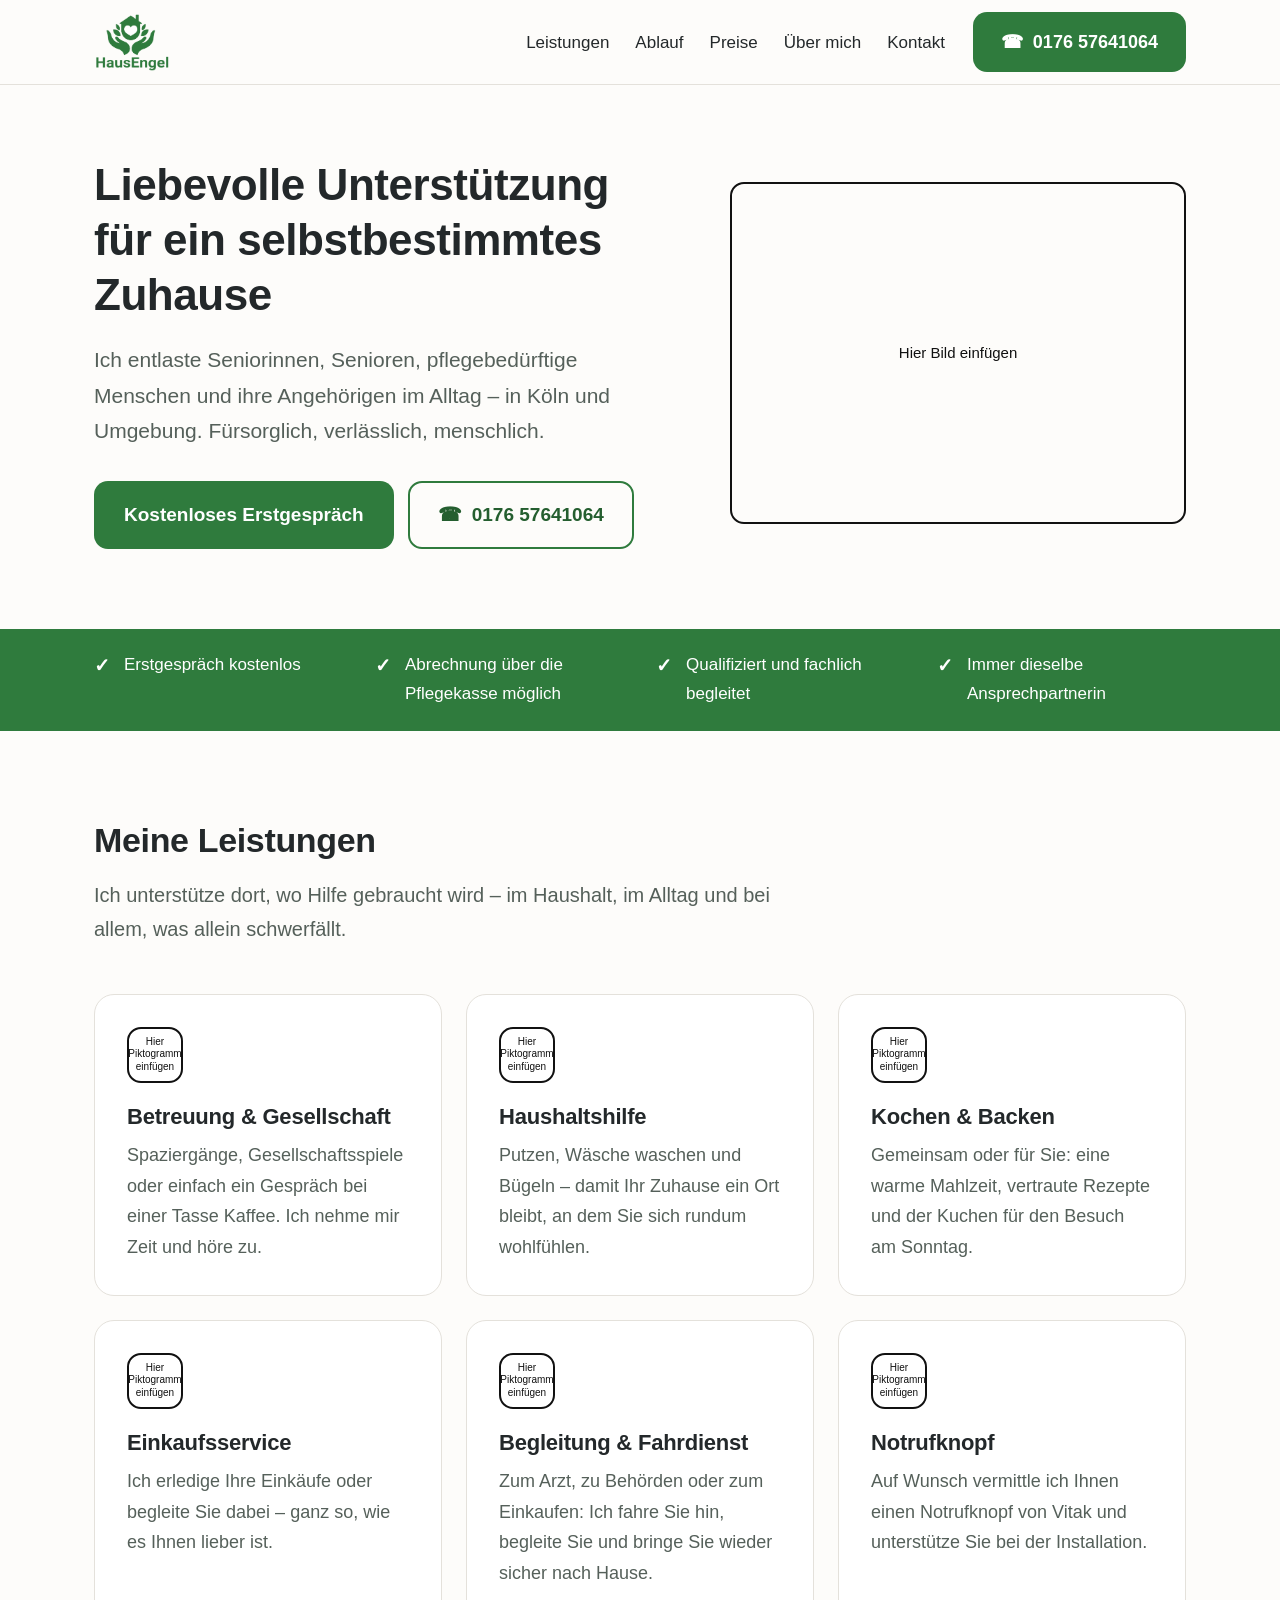
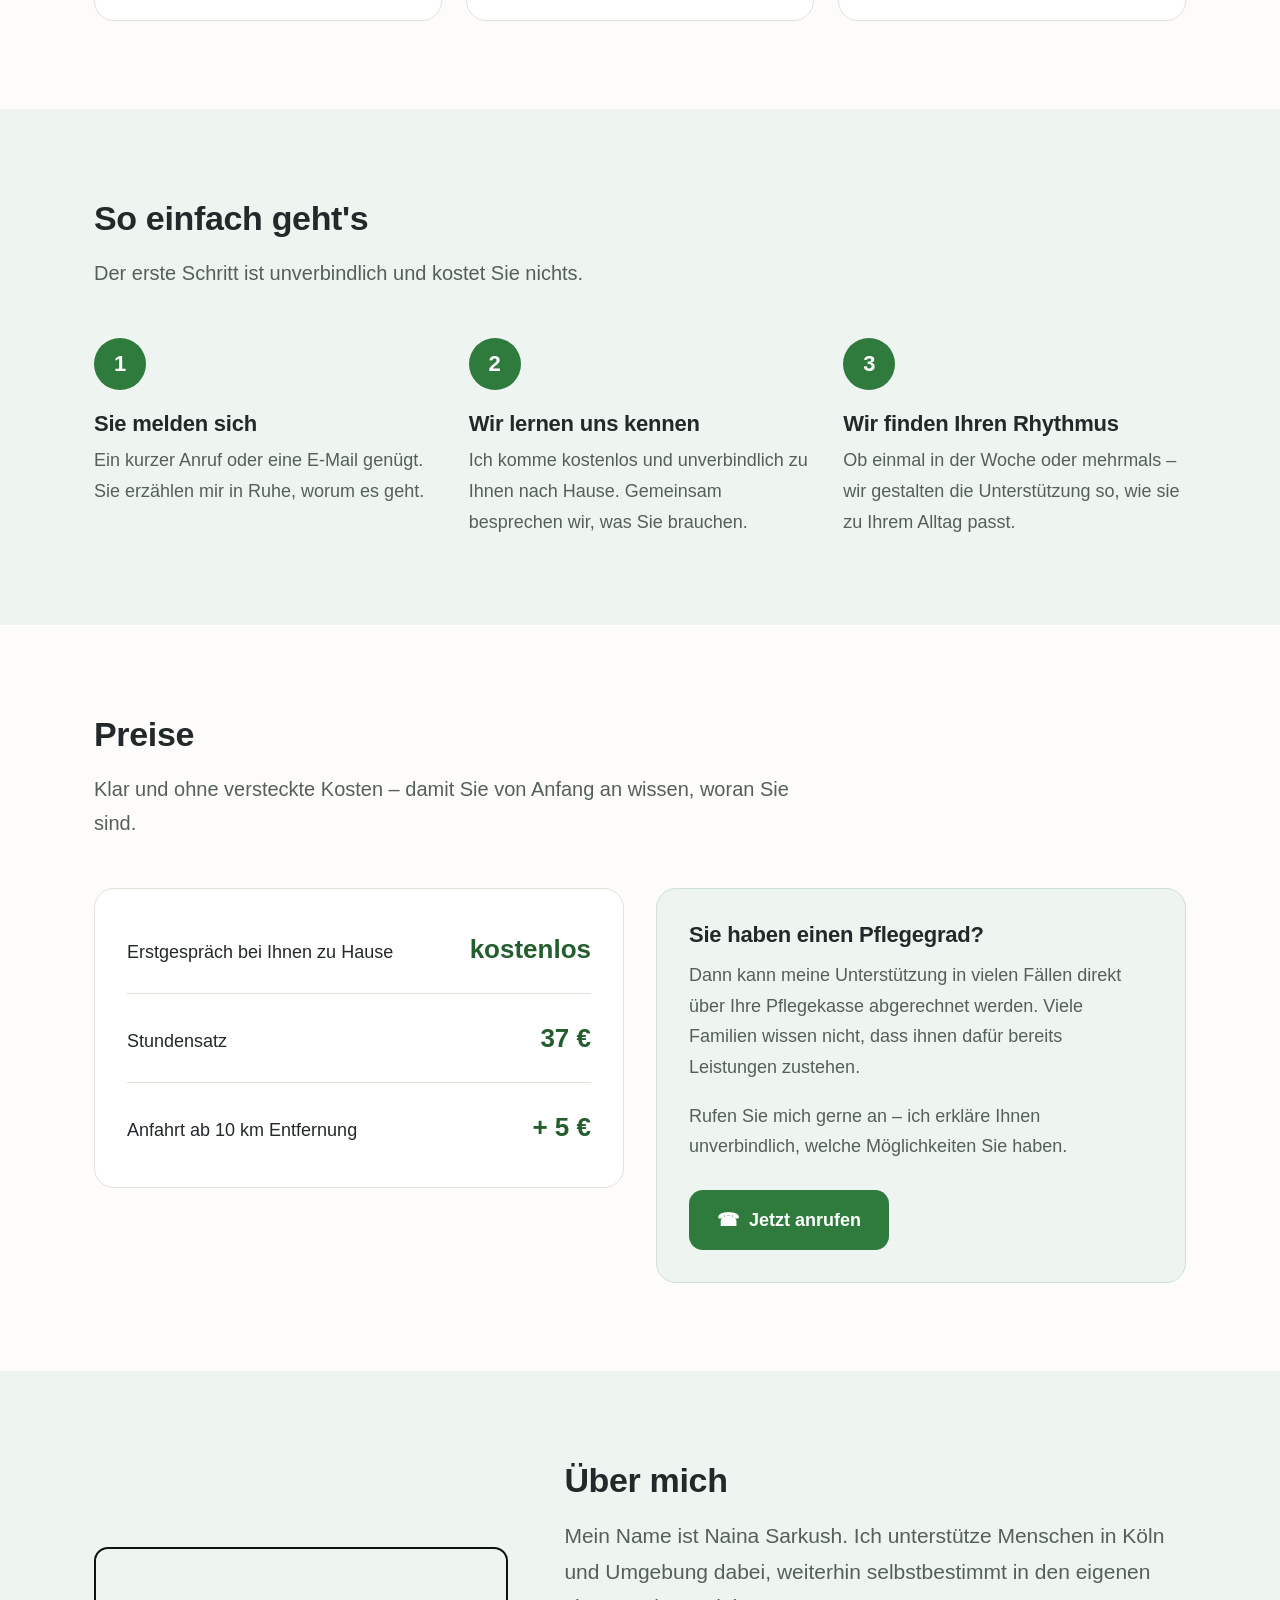
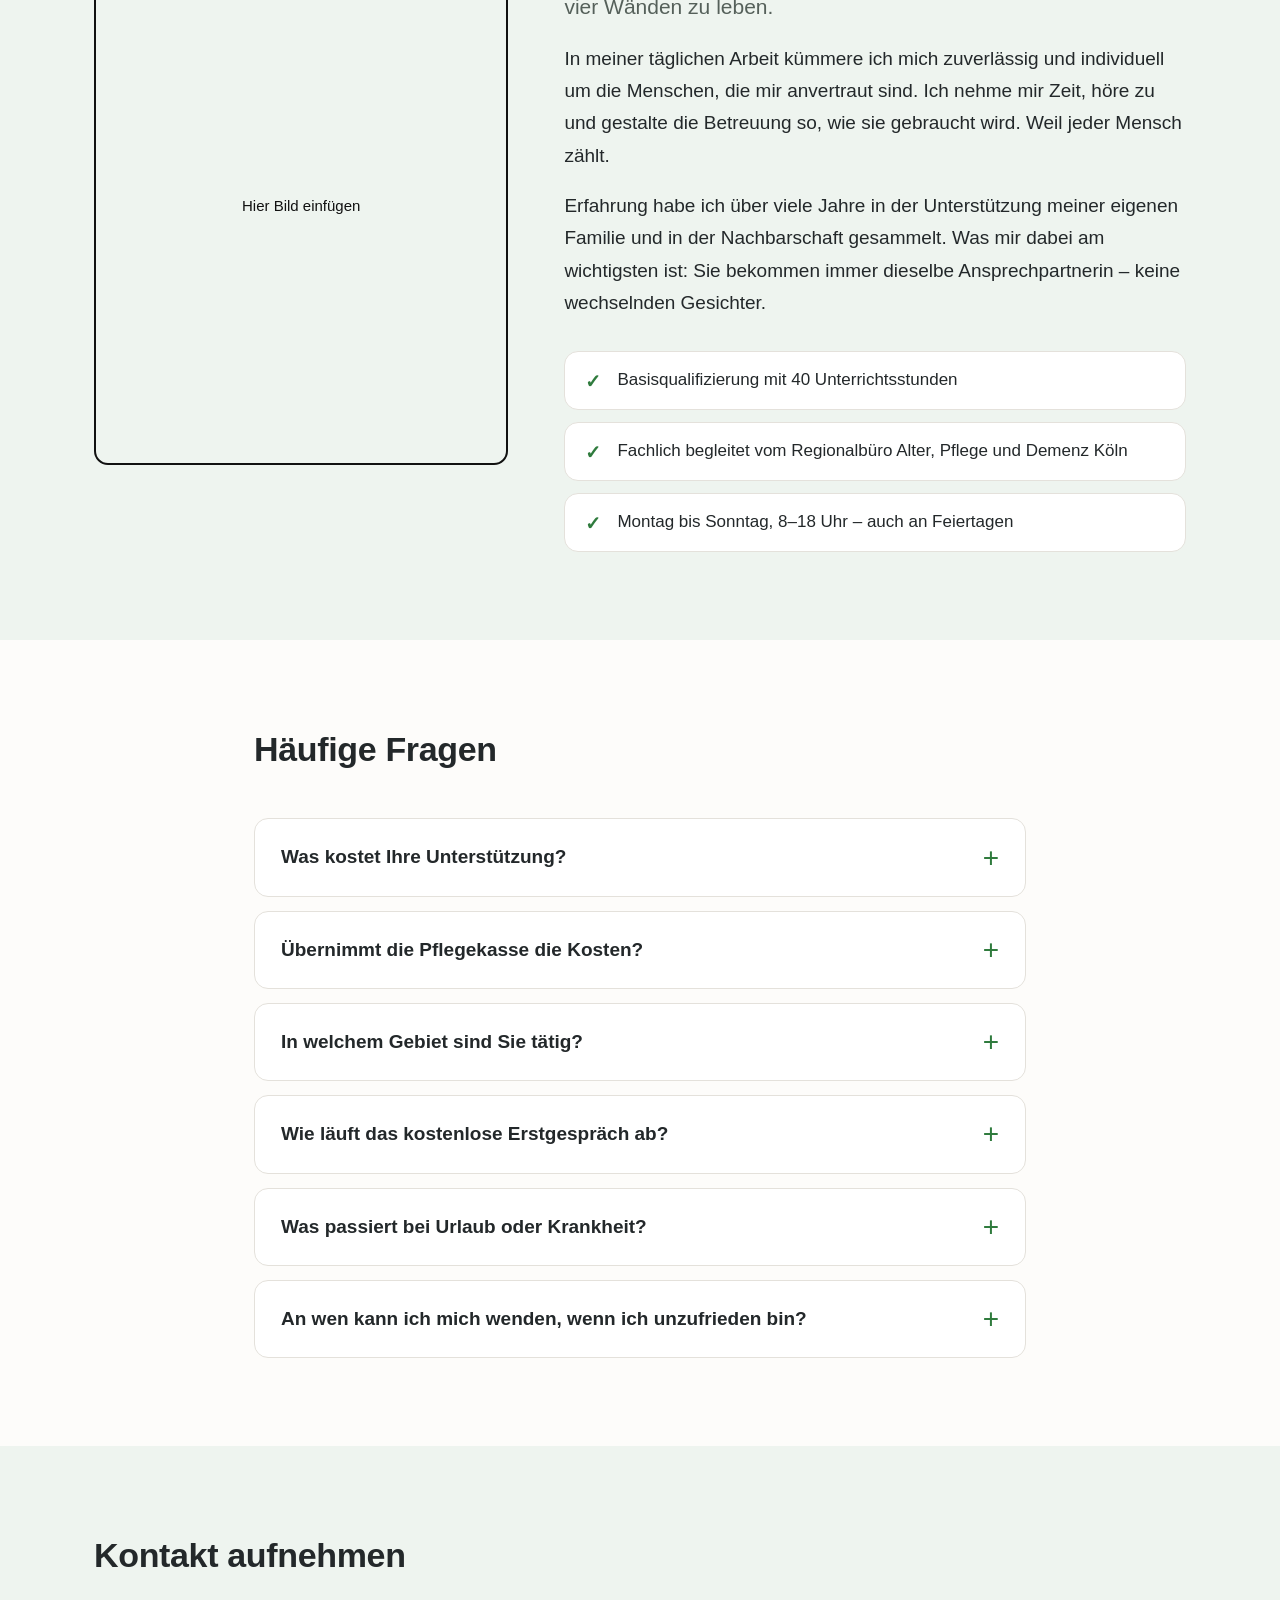
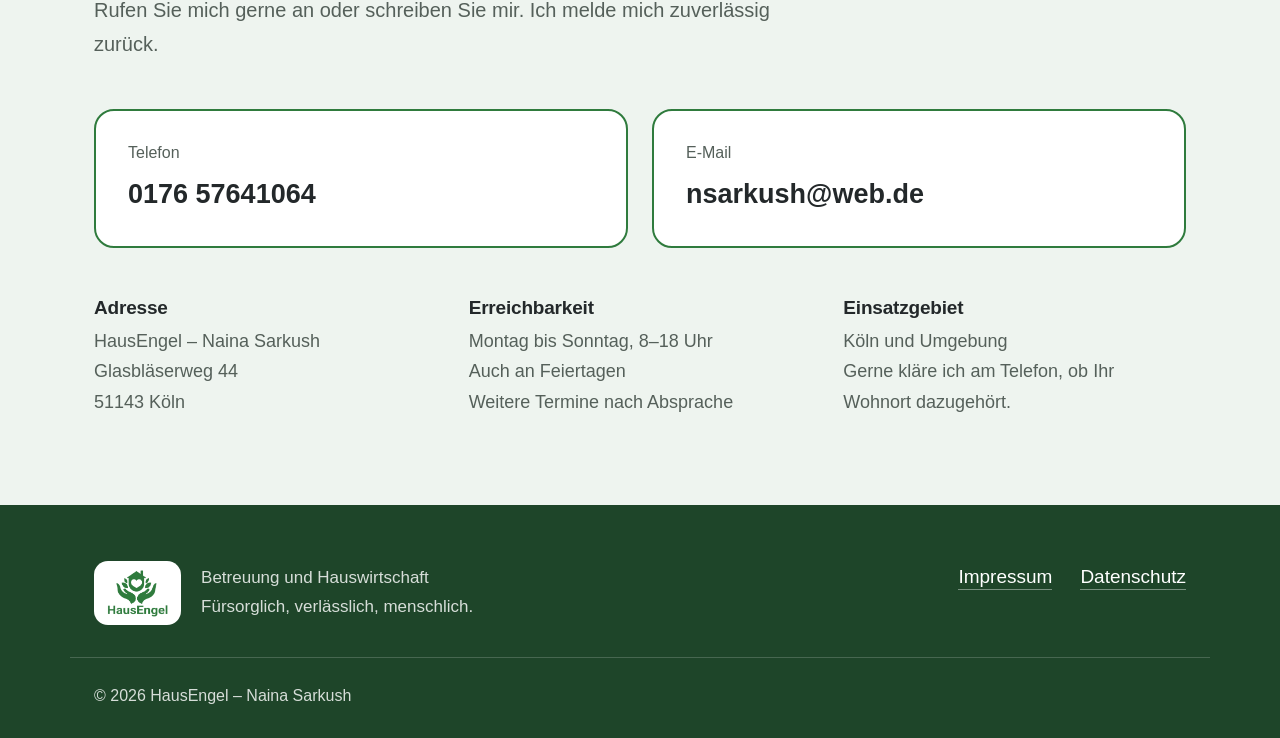
==== index.html @ 74f0a8e3 "Website für HausEngel anlegen Erste Fassung der Website für HausEngel – Betreuung und Hauswirtschaft" ====
<!DOCTYPE html>
<html lang="de">
<head>
<meta charset="utf-8">
<meta name="viewport" content="width=device-width, initial-scale=1">
<title>HausEngel – Betreuung und Hauswirtschaft in Köln | Naina Sarkush</title>
<meta name="description" content="Liebevolle Unterstützung für ein selbstbestimmtes Zuhause: Betreuung, Haushaltshilfe und Begleitung für Seniorinnen, Senioren und pflegebedürftige Menschen in Köln und Umgebung.">
<link rel="icon" href="assets/logo.png">
<link rel="stylesheet" href="css/style.css">
</head>
<body>

<a class="skip-link" href="#hauptinhalt">Zum Inhalt springen</a>

<header class="site-header">
  <div class="container site-header__inner">
    <a class="site-header__logo" href="#top">
      <img src="assets/logo.png" alt="HausEngel – Betreuung und Hauswirtschaft">
    </a>

    <button class="nav-toggle" aria-expanded="false" aria-controls="hauptnavigation">
      <span class="nav-toggle__bars" aria-hidden="true"></span>
      <span class="nav-toggle__text">Menü</span>
    </button>

    <nav class="site-nav" id="hauptnavigation" aria-label="Hauptnavigation">
      <ul class="site-nav__list">
        <li><a href="#leistungen">Leistungen</a></li>
        <li><a href="#ablauf">Ablauf</a></li>
        <li><a href="#preise">Preise</a></li>
        <li><a href="#ueber-mich">Über mich</a></li>
        <li><a href="#kontakt">Kontakt</a></li>
      </ul>
      <a class="btn btn--primary site-nav__phone" href="tel:+4917657641064">
        <span aria-hidden="true">☎</span> 0176 57641064
      </a>
    </nav>
  </div>
</header>

<main id="hauptinhalt">

  <!-- ============ HERO ============ -->
  <section class="hero" id="top">
    <div class="container hero__inner">
      <div class="hero__text">
        <h1>Liebevolle Unterstützung für ein selbstbestimmtes Zuhause</h1>
        <p class="lead">
          Ich entlaste Seniorinnen, Senioren, pflegebedürftige Menschen und ihre
          Angehörigen im Alltag – in Köln und Umgebung. Fürsorglich, verlässlich,
          menschlich.
        </p>
        <div class="hero__actions">
          <a class="btn btn--primary btn--large" href="#kontakt">Kostenloses Erstgespräch</a>
          <a class="btn btn--outline btn--large" href="tel:+4917657641064">
            <span aria-hidden="true">☎</span> 0176 57641064
          </a>
        </div>
      </div>

      <div class="hero__image">
        <div class="placeholder placeholder--image placeholder--hero">Hier Bild einfügen</div>
      </div>
    </div>
  </section>

  <!-- ============ VERTRAUENSLEISTE ============ -->
  <section class="trustbar" aria-label="Auf einen Blick">
    <div class="container">
      <ul class="trustbar__list">
        <li>Erstgespräch kostenlos</li>
        <li>Abrechnung über die Pflegekasse möglich</li>
        <li>Qualifiziert und fachlich begleitet</li>
        <li>Immer dieselbe Ansprechpartnerin</li>
      </ul>
    </div>
  </section>

  <!-- ============ LEISTUNGEN ============ -->
  <section class="section" id="leistungen">
    <div class="container">
      <div class="section__head">
        <h2>Meine Leistungen</h2>
        <p class="section__intro">
          Ich unterstütze dort, wo Hilfe gebraucht wird – im Haushalt, im Alltag
          und bei allem, was allein schwerfällt.
        </p>
      </div>

      <div class="cards">
        <article class="card">
          <div class="placeholder placeholder--icon">Hier Piktogramm einfügen</div>
          <h3>Betreuung &amp; Gesellschaft</h3>
          <p>
            Spaziergänge, Gesellschaftsspiele oder einfach ein Gespräch bei einer
            Tasse Kaffee. Ich nehme mir Zeit und höre zu.
          </p>
        </article>

        <article class="card">
          <div class="placeholder placeholder--icon">Hier Piktogramm einfügen</div>
          <h3>Haushaltshilfe</h3>
          <p>
            Putzen, Wäsche waschen und Bügeln – damit Ihr Zuhause ein Ort bleibt,
            an dem Sie sich rundum wohlfühlen.
          </p>
        </article>

        <article class="card">
          <div class="placeholder placeholder--icon">Hier Piktogramm einfügen</div>
          <h3>Kochen &amp; Backen</h3>
          <p>
            Gemeinsam oder für Sie: eine warme Mahlzeit, vertraute Rezepte und
            der Kuchen für den Besuch am Sonntag.
          </p>
        </article>

        <article class="card">
          <div class="placeholder placeholder--icon">Hier Piktogramm einfügen</div>
          <h3>Einkaufsservice</h3>
          <p>
            Ich erledige Ihre Einkäufe oder begleite Sie dabei – ganz so, wie es
            Ihnen lieber ist.
          </p>
        </article>

        <article class="card">
          <div class="placeholder placeholder--icon">Hier Piktogramm einfügen</div>
          <h3>Begleitung &amp; Fahrdienst</h3>
          <p>
            Zum Arzt, zu Behörden oder zum Einkaufen: Ich fahre Sie hin, begleite
            Sie und bringe Sie wieder sicher nach Hause.
          </p>
        </article>

        <article class="card">
          <div class="placeholder placeholder--icon">Hier Piktogramm einfügen</div>
          <h3>Notrufknopf</h3>
          <p>
            Auf Wunsch vermittle ich Ihnen einen Notrufknopf von Vitak und
            unterstütze Sie bei der Installation.
          </p>
        </article>
      </div>
    </div>
  </section>

  <!-- ============ ABLAUF ============ -->
  <section class="section section--tinted" id="ablauf">
    <div class="container">
      <div class="section__head">
        <h2>So einfach geht's</h2>
        <p class="section__intro">
          Der erste Schritt ist unverbindlich und kostet Sie nichts.
        </p>
      </div>

      <ol class="steps">
        <li class="step">
          <span class="step__number" aria-hidden="true">1</span>
          <h3>Sie melden sich</h3>
          <p>
            Ein kurzer Anruf oder eine E-Mail genügt. Sie erzählen mir in Ruhe,
            worum es geht.
          </p>
        </li>
        <li class="step">
          <span class="step__number" aria-hidden="true">2</span>
          <h3>Wir lernen uns kennen</h3>
          <p>
            Ich komme kostenlos und unverbindlich zu Ihnen nach Hause. Gemeinsam
            besprechen wir, was Sie brauchen.
          </p>
        </li>
        <li class="step">
          <span class="step__number" aria-hidden="true">3</span>
          <h3>Wir finden Ihren Rhythmus</h3>
          <p>
            Ob einmal in der Woche oder mehrmals – wir gestalten die
            Unterstützung so, wie sie zu Ihrem Alltag passt.
          </p>
        </li>
      </ol>
    </div>
  </section>

  <!-- ============ PREISE ============ -->
  <section class="section" id="preise">
    <div class="container">
      <div class="section__head">
        <h2>Preise</h2>
        <p class="section__intro">
          Klar und ohne versteckte Kosten – damit Sie von Anfang an wissen,
          woran Sie sind.
        </p>
      </div>

      <div class="price-layout">
        <div class="price-card">
          <ul class="price-list">
            <li>
              <span class="price-list__label">Erstgespräch bei Ihnen zu Hause</span>
              <span class="price-list__value">kostenlos</span>
            </li>
            <li>
              <span class="price-list__label">Stundensatz</span>
              <span class="price-list__value">37 €</span>
            </li>
            <li>
              <span class="price-list__label">Anfahrt ab 10 km Entfernung</span>
              <span class="price-list__value">+ 5 €</span>
            </li>
          </ul>
        </div>

        <aside class="notice">
          <h3>Sie haben einen Pflegegrad?</h3>
          <p>
            Dann kann meine Unterstützung in vielen Fällen direkt über Ihre
            Pflegekasse abgerechnet werden. Viele Familien wissen nicht, dass
            ihnen dafür bereits Leistungen zustehen.
          </p>
          <p>
            Rufen Sie mich gerne an – ich erkläre Ihnen unverbindlich, welche
            Möglichkeiten Sie haben.
          </p>
          <a class="btn btn--primary" href="tel:+4917657641064">
            <span aria-hidden="true">☎</span> Jetzt anrufen
          </a>
        </aside>
      </div>
    </div>
  </section>

  <!-- ============ ÜBER MICH ============ -->
  <section class="section section--tinted" id="ueber-mich">
    <div class="container">
      <div class="about">
        <div class="about__image">
          <div class="placeholder placeholder--image placeholder--portrait">Hier Bild einfügen</div>
        </div>

        <div class="about__text">
          <h2>Über mich</h2>
          <p class="lead">
            Mein Name ist Naina Sarkush. Ich unterstütze Menschen in Köln und
            Umgebung dabei, weiterhin selbstbestimmt in den eigenen vier Wänden
            zu leben.
          </p>
          <p>
            In meiner täglichen Arbeit kümmere ich mich zuverlässig und
            individuell um die Menschen, die mir anvertraut sind. Ich nehme mir
            Zeit, höre zu und gestalte die Betreuung so, wie sie gebraucht wird.
            Weil jeder Mensch zählt.
          </p>
          <p>
            Erfahrung habe ich über viele Jahre in der Unterstützung meiner
            eigenen Familie und in der Nachbarschaft gesammelt. Was mir dabei am
            wichtigsten ist: Sie bekommen immer dieselbe Ansprechpartnerin –
            keine wechselnden Gesichter.
          </p>

          <ul class="badges">
            <li class="badge">Basisqualifizierung mit 40 Unterrichtsstunden</li>
            <li class="badge">Fachlich begleitet vom Regionalbüro Alter, Pflege und Demenz Köln</li>
            <li class="badge">Montag bis Sonntag, 8–18 Uhr – auch an Feiertagen</li>
          </ul>
        </div>
      </div>
    </div>
  </section>

  <!-- ============ FAQ ============ -->
  <section class="section" id="fragen">
    <div class="container container--narrow">
      <div class="section__head">
        <h2>Häufige Fragen</h2>
      </div>

      <div class="faq">
        <details class="faq__item">
          <summary>Was kostet Ihre Unterstützung?</summary>
          <div class="faq__answer">
            <p>
              Mein Stundensatz liegt bei 37 €. Das Erstgespräch bei Ihnen zu
              Hause ist kostenlos und unverbindlich. Ab einer Entfernung von
              10 km kommen 5 € Anfahrtskosten hinzu.
            </p>
          </div>
        </details>

        <details class="faq__item">
          <summary>Übernimmt die Pflegekasse die Kosten?</summary>
          <div class="faq__answer">
            <p>
              Wenn ein Pflegegrad vorliegt, ist eine Abrechnung über die
              Pflegekasse in vielen Fällen möglich. Sprechen Sie mich einfach an
              – ich erkläre Ihnen in Ruhe, was in Ihrer Situation möglich ist.
            </p>
          </div>
        </details>

        <details class="faq__item">
          <summary>In welchem Gebiet sind Sie tätig?</summary>
          <div class="faq__answer">
            <p>
              Ich bin in Köln und der näheren Umgebung unterwegs. Ob Ihr Wohnort
              dazugehört, klären wir am besten kurz am Telefon.
            </p>
          </div>
        </details>

        <details class="faq__item">
          <summary>Wie läuft das kostenlose Erstgespräch ab?</summary>
          <div class="faq__answer">
            <p>
              Ich besuche Sie zu Hause, wir lernen uns kennen und Sie erzählen
              mir, wo Sie Unterstützung brauchen. Sie gehen dabei keinerlei
              Verpflichtung ein – erst danach entscheiden Sie in Ruhe.
            </p>
          </div>
        </details>

        <details class="faq__item">
          <summary>Was passiert bei Urlaub oder Krankheit?</summary>
          <div class="faq__answer">
            <p>
              Eine Urlaubs- oder Krankheitsvertretung kann ich leider nicht
              anbieten. Abwesenheiten kündige ich Ihnen aber so früh wie möglich
              an, damit Sie gut planen können.
            </p>
          </div>
        </details>

        <details class="faq__item">
          <summary>An wen kann ich mich wenden, wenn ich unzufrieden bin?</summary>
          <div class="faq__answer">
            <p>
              Sprechen Sie mich bitte zuerst direkt an – Ihre Zufriedenheit ist
              mir wichtig, und meist findet sich schnell eine Lösung. Sollte das
              einmal nicht gelingen, können Sie sich an die anerkennende Stelle
              der Stadt Köln wenden:
              <a href="tel:+492212212781">0221 221-27812</a> oder
              <a href="mailto:unterstuetzung-im-alltag@stadt-koeln.de">unterstuetzung-im-alltag@stadt-koeln.de</a>.
            </p>
          </div>
        </details>
      </div>
    </div>
  </section>

  <!-- ============ KONTAKT ============ -->
  <section class="section section--tinted" id="kontakt">
    <div class="container">
      <div class="section__head">
        <h2>Kontakt aufnehmen</h2>
        <p class="section__intro">
          Rufen Sie mich gerne an oder schreiben Sie mir. Ich melde mich
          zuverlässig zurück.
        </p>
      </div>

      <div class="contact">
        <a class="contact__action" href="tel:+4917657641064">
          <span class="contact__label">Telefon</span>
          <span class="contact__value">0176 57641064</span>
        </a>

        <a class="contact__action" href="mailto:nsarkush@web.de">
          <span class="contact__label">E-Mail</span>
          <span class="contact__value">nsarkush@web.de</span>
        </a>
      </div>

      <div class="contact-details">
        <div>
          <h3>Adresse</h3>
          <p>
            HausEngel – Naina Sarkush<br>
            Glasbläserweg 44<br>
            51143 Köln
          </p>
        </div>
        <div>
          <h3>Erreichbarkeit</h3>
          <p>
            Montag bis Sonntag, 8–18 Uhr<br>
            Auch an Feiertagen<br>
            Weitere Termine nach Absprache
          </p>
        </div>
        <div>
          <h3>Einsatzgebiet</h3>
          <p>
            Köln und Umgebung<br>
            Gerne kläre ich am Telefon, ob Ihr Wohnort dazugehört.
          </p>
        </div>
      </div>
    </div>
  </section>

</main>

<footer class="site-footer">
  <div class="container site-footer__inner">
    <div class="site-footer__brand">
      <img src="assets/logo.png" alt="HausEngel">
      <p>Betreuung und Hauswirtschaft<br>Fürsorglich, verlässlich, menschlich.</p>
    </div>

    <nav class="site-footer__nav" aria-label="Rechtliches">
      <ul>
        <li><a href="impressum.html">Impressum</a></li>
        <li><a href="datenschutz.html">Datenschutz</a></li>
      </ul>
    </nav>
  </div>

  <div class="container site-footer__legal">
    <p>&copy; <span id="jahr">2026</span> HausEngel – Naina Sarkush</p>
  </div>
</footer>

<script type="application/ld+json">
{
  "@context": "https://schema.org",
  "@type": "LocalBusiness",
  "name": "HausEngel – Betreuung und Hauswirtschaft",
  "description": "Betreuung, Haushaltshilfe und Alltagsbegleitung für Seniorinnen, Senioren und pflegebedürftige Menschen in Köln und Umgebung.",
  "address": {
    "@type": "PostalAddress",
    "streetAddress": "Glasbläserweg 44",
    "postalCode": "51143",
    "addressLocality": "Köln",
    "addressCountry": "DE"
  },
  "telephone": "+49 176 57641064",
  "email": "nsarkush@web.de",
  "areaServed": "Köln und Umgebung",
  "priceRange": "37 € pro Stunde",
  "openingHoursSpecification": {
    "@type": "OpeningHoursSpecification",
    "dayOfWeek": ["Monday","Tuesday","Wednesday","Thursday","Friday","Saturday","Sunday"],
    "opens": "08:00",
    "closes": "18:00"
  }
}
</script>

<script src="js/main.js"></script>
</body>
</html>
---- css/style.css ----
/* =========================================================
   HausEngel – Stylesheet
   Alle Farben, Abstände und Schriftgrößen sind unten als
   Variablen definiert. Wer etwas ändern möchte, ändert am
   besten zuerst hier.
   ========================================================= */

:root {
  /* Farben */
  --gruen:            #2f7b3d;
  --gruen-dunkel:     #245e2f;
  --gruen-hell:       #eef4ef;
  --gruen-sehr-tief:  #1e4529;

  --text:             #23282a;
  --text-leise:       #55605a;
  --hintergrund:      #fdfcfa;
  --flaeche:          #ffffff;
  --rahmen:           #e4e1db;

  /* Form */
  --radius:           14px;
  --radius-gross:     20px;

  /* Abstände */
  --raum-abschnitt:   88px;
  --raum-container:   24px;

  /* Schrift */
  --schrift: -apple-system, BlinkMacSystemFont, "Segoe UI", Roboto,
             "Helvetica Neue", Arial, sans-serif;
}

/* ---------- Grundlagen ---------- */

*, *::before, *::after { box-sizing: border-box; }

html {
  scroll-behavior: smooth;
  -webkit-text-size-adjust: 100%;
}

body {
  margin: 0;
  background: var(--hintergrund);
  color: var(--text);
  font-family: var(--schrift);
  font-size: 19px;
  line-height: 1.7;
  -webkit-font-smoothing: antialiased;
}

img { max-width: 100%; height: auto; display: block; }

h1, h2, h3 {
  line-height: 1.25;
  letter-spacing: -0.01em;
  margin: 0 0 16px;
  font-weight: 700;
}

h1 { font-size: 44px; }
h2 { font-size: 34px; }
h3 { font-size: 22px; }

p { margin: 0 0 18px; }
p:last-child { margin-bottom: 0; }

a { color: var(--gruen-dunkel); }

.lead {
  font-size: 21px;
  color: var(--text-leise);
}

/* Sichtbarer Fokusrahmen – wichtig für Tastaturbedienung */
a:focus-visible,
button:focus-visible,
summary:focus-visible {
  outline: 3px solid var(--gruen);
  outline-offset: 3px;
  border-radius: 4px;
}

.skip-link {
  position: absolute;
  left: -9999px;
}
.skip-link:focus {
  left: 16px;
  top: 16px;
  z-index: 100;
  background: var(--flaeche);
  padding: 12px 20px;
  border-radius: var(--radius);
  box-shadow: 0 4px 20px rgba(0,0,0,.15);
}

/* ---------- Layout ---------- */

.container {
  width: 100%;
  max-width: 1140px;
  margin: 0 auto;
  padding: 0 var(--raum-container);
}

.container--narrow { max-width: 820px; }

.section {
  padding: var(--raum-abschnitt) 0;
  scroll-margin-top: 100px; /* damit der klebende Header nichts verdeckt */
}

.section--tinted { background: var(--gruen-hell); }

.section__head {
  max-width: 720px;
  margin-bottom: 48px;
}

.section__intro {
  font-size: 20px;
  color: var(--text-leise);
  margin: 0;
}

/* ---------- Buttons ---------- */

.btn {
  display: inline-flex;
  align-items: center;
  justify-content: center;
  gap: 10px;
  min-height: 52px;
  padding: 13px 26px;
  border-radius: var(--radius);
  font-size: 18px;
  font-weight: 600;
  text-decoration: none;
  border: 2px solid transparent;
  transition: background-color .15s ease, border-color .15s ease, color .15s ease;
}

.btn--large {
  min-height: 60px;
  padding: 16px 28px;
  font-size: 19px;
}

.btn--primary {
  background: var(--gruen);
  color: #fff;
}
.btn--primary:hover { background: var(--gruen-dunkel); }

.btn--outline {
  background: transparent;
  color: var(--gruen-dunkel);
  border-color: var(--gruen);
}
.btn--outline:hover {
  background: var(--gruen);
  color: #fff;
}

/* ---------- Platzhalter (später durch echte Bilder ersetzen) ---------- */

.placeholder {
  display: flex;
  align-items: center;
  justify-content: center;
  text-align: center;
  border: 2px solid #111;
  border-radius: var(--radius);
  background: transparent;
  color: #111;
  font-size: 15px;
  font-weight: 500;
  padding: 12px;
}

.placeholder--image { width: 100%; }
.placeholder--hero     { aspect-ratio: 4 / 3; }
.placeholder--portrait { aspect-ratio: 4 / 5; }

.placeholder--icon {
  width: 56px;
  height: 56px;
  font-size: 10px;
  line-height: 1.25;
  padding: 4px;
  margin-bottom: 20px;
}

/* ---------- Kopfbereich ---------- */

.site-header {
  position: sticky;
  top: 0;
  z-index: 50;
  background: var(--hintergrund);
  border-bottom: 1px solid var(--rahmen);
}

.site-header__inner {
  display: flex;
  align-items: center;
  justify-content: space-between;
  gap: 24px;
  min-height: 84px;
}

.site-header__logo img { height: 58px; width: auto; }

.site-nav {
  display: flex;
  align-items: center;
  gap: 28px;
}

.site-nav__list {
  display: flex;
  align-items: center;
  gap: 26px;
  list-style: none;
  margin: 0;
  padding: 0;
}

.site-nav__list a {
  color: var(--text);
  text-decoration: none;
  font-size: 17px;
  font-weight: 500;
  padding: 8px 0;
  border-bottom: 2px solid transparent;
}
.site-nav__list a:hover {
  color: var(--gruen-dunkel);
  border-bottom-color: var(--gruen);
}

.site-nav__phone { white-space: nowrap; }

/* Menü-Knopf (nur mobil sichtbar) */
.nav-toggle {
  display: none;
  align-items: center;
  gap: 10px;
  background: transparent;
  border: 2px solid var(--rahmen);
  border-radius: var(--radius);
  padding: 10px 16px;
  font: inherit;
  font-size: 17px;
  font-weight: 600;
  color: var(--text);
  cursor: pointer;
}

.nav-toggle__bars {
  position: relative;
  width: 20px;
  height: 2px;
  background: var(--text);
}
.nav-toggle__bars::before,
.nav-toggle__bars::after {
  content: "";
  position: absolute;
  left: 0;
  width: 20px;
  height: 2px;
  background: var(--text);
}
.nav-toggle__bars::before { top: -6px; }
.nav-toggle__bars::after  { top: 6px; }

/* ---------- Hero ---------- */

.hero {
  padding: 72px 0 80px;
  scroll-margin-top: 100px;
}

.hero__inner {
  display: grid;
  grid-template-columns: 1.12fr .88fr;
  gap: 56px;
  align-items: center;
}

.hero h1 { margin-bottom: 20px; }

.hero__actions {
  display: flex;
  flex-wrap: wrap;
  gap: 14px;
  margin-top: 32px;
}

/* ---------- Vertrauensleiste ---------- */

.trustbar {
  background: var(--gruen);
  color: #fff;
  padding: 22px 0;
}

.trustbar__list {
  display: grid;
  grid-template-columns: repeat(4, 1fr);
  gap: 20px 32px;
  list-style: none;
  margin: 0;
  padding: 0;
}

.trustbar__list li {
  position: relative;
  padding-left: 30px;
  font-size: 17px;
  font-weight: 500;
}

.trustbar__list li::before {
  content: "✓";
  position: absolute;
  left: 0;
  top: -1px;
  font-size: 19px;
  font-weight: 700;
}

/* ---------- Karten (Leistungen) ---------- */

.cards {
  display: grid;
  grid-template-columns: repeat(3, 1fr);
  gap: 24px;
}

.card {
  background: var(--flaeche);
  border: 1px solid var(--rahmen);
  border-radius: var(--radius-gross);
  padding: 32px;
}

.card h3 { margin-bottom: 10px; }

.card p {
  color: var(--text-leise);
  font-size: 18px;
  margin: 0;
}

/* ---------- Ablauf ---------- */

.steps {
  display: grid;
  grid-template-columns: repeat(3, 1fr);
  gap: 32px;
  list-style: none;
  margin: 0;
  padding: 0;
  counter-reset: schritt;
}

.step__number {
  display: flex;
  align-items: center;
  justify-content: center;
  width: 52px;
  height: 52px;
  border-radius: 50%;
  background: var(--gruen);
  color: #fff;
  font-size: 22px;
  font-weight: 700;
  margin-bottom: 20px;
}

.step h3 { margin-bottom: 8px; }

.step p {
  color: var(--text-leise);
  font-size: 18px;
  margin: 0;
}

/* ---------- Preise ---------- */

.price-layout {
  display: grid;
  grid-template-columns: 1fr 1fr;
  gap: 32px;
  align-items: start;
}

.price-card {
  background: var(--flaeche);
  border: 1px solid var(--rahmen);
  border-radius: var(--radius-gross);
  padding: 16px 32px;
}

.price-list {
  list-style: none;
  margin: 0;
  padding: 0;
}

.price-list li {
  display: flex;
  flex-wrap: wrap;
  justify-content: space-between;
  align-items: baseline;
  gap: 12px;
  padding: 22px 0;
  border-bottom: 1px solid var(--rahmen);
}
.price-list li:last-child { border-bottom: none; }

.price-list__label { font-size: 18px; }

.price-list__value {
  font-size: 26px;
  font-weight: 700;
  color: var(--gruen-dunkel);
  white-space: nowrap;
}

.notice {
  background: var(--gruen-hell);
  border: 1px solid #cfe0d4;
  border-radius: var(--radius-gross);
  padding: 32px;
}
.section--tinted .notice { background: var(--flaeche); }

.notice h3 { margin-bottom: 12px; }

.notice p {
  color: var(--text-leise);
  font-size: 18px;
}

.notice .btn { margin-top: 10px; }

/* ---------- Über mich ---------- */

.about {
  display: grid;
  grid-template-columns: .8fr 1.2fr;
  gap: 56px;
  align-items: center;
}

.badges {
  list-style: none;
  margin: 32px 0 0;
  padding: 0;
  display: grid;
  gap: 12px;
}

.badge {
  position: relative;
  background: var(--flaeche);
  border: 1px solid var(--rahmen);
  border-radius: var(--radius);
  padding: 14px 20px 14px 52px;
  font-size: 17px;
  font-weight: 500;
}

.badge::before {
  content: "✓";
  position: absolute;
  left: 20px;
  color: var(--gruen);
  font-weight: 700;
  font-size: 19px;
}

/* ---------- Häufige Fragen ---------- */

.faq {
  display: grid;
  gap: 14px;
}

.faq__item {
  background: var(--flaeche);
  border: 1px solid var(--rahmen);
  border-radius: var(--radius);
  overflow: hidden;
}

.faq__item summary {
  display: flex;
  justify-content: space-between;
  align-items: center;
  gap: 20px;
  padding: 22px 26px;
  font-size: 19px;
  font-weight: 600;
  cursor: pointer;
  list-style: none;
}
.faq__item summary::-webkit-details-marker { display: none; }

.faq__item summary::after {
  content: "+";
  flex: 0 0 auto;
  font-size: 28px;
  font-weight: 400;
  color: var(--gruen);
  line-height: 1;
}
.faq__item[open] summary::after { content: "–"; }

.faq__item summary:hover { color: var(--gruen-dunkel); }

.faq__answer {
  padding: 0 26px 24px;
  color: var(--text-leise);
  font-size: 18px;
}

/* ---------- Kontakt ---------- */

.contact {
  display: grid;
  grid-template-columns: 1fr 1fr;
  gap: 24px;
  margin-bottom: 48px;
}

.contact__action {
  display: block;
  background: var(--flaeche);
  border: 2px solid var(--gruen);
  border-radius: var(--radius-gross);
  padding: 28px 32px;
  text-decoration: none;
  color: var(--text);
  transition: background-color .15s ease, color .15s ease;
}
.contact__action:hover {
  background: var(--gruen);
  color: #fff;
}

.contact__label {
  display: block;
  font-size: 16px;
  color: var(--text-leise);
  margin-bottom: 6px;
}
.contact__action:hover .contact__label { color: rgba(255,255,255,.85); }

.contact__value {
  display: block;
  font-size: 27px;
  font-weight: 700;
  word-break: break-word;
}

.contact-details {
  display: grid;
  grid-template-columns: repeat(3, 1fr);
  gap: 32px;
}

.contact-details h3 { font-size: 19px; margin-bottom: 6px; }

.contact-details p {
  color: var(--text-leise);
  font-size: 18px;
  margin: 0;
}

/* ---------- Fußbereich ---------- */

.site-footer {
  background: var(--gruen-sehr-tief);
  color: rgba(255,255,255,.82);
  padding: 56px 0 28px;
  margin-top: 0;
}

.site-footer__inner {
  display: flex;
  flex-wrap: wrap;
  justify-content: space-between;
  gap: 32px;
  padding-bottom: 32px;
}

.site-footer__brand {
  display: flex;
  align-items: center;
  gap: 20px;
}

.site-footer__brand img {
  height: 64px;
  width: auto;
  background: #fff;
  border-radius: var(--radius);
  padding: 8px 12px;
}

.site-footer__brand p {
  font-size: 17px;
  margin: 0;
}

.site-footer__nav ul {
  display: flex;
  gap: 28px;
  list-style: none;
  margin: 0;
  padding: 0;
}

.site-footer a {
  color: #fff;
  text-decoration: none;
  border-bottom: 1px solid rgba(255,255,255,.4);
  padding-bottom: 2px;
}
.site-footer a:hover { border-bottom-color: #fff; }

.site-footer__legal {
  border-top: 1px solid rgba(255,255,255,.18);
  padding-top: 24px;
}

.site-footer__legal p {
  font-size: 16px;
  margin: 0;
}

/* ---------- Rechtstexte (Impressum / Datenschutz) ---------- */

.legal { padding: 64px 0 var(--raum-abschnitt); }

.legal h1 { margin-bottom: 32px; }

.legal h2 {
  font-size: 26px;
  margin-top: 44px;
}

.legal h3 {
  font-size: 20px;
  margin-top: 28px;
}

.legal p, .legal li { color: var(--text-leise); font-size: 18px; }

.legal ul { padding-left: 22px; }
.legal li { margin-bottom: 8px; }

/* Gelb markierte Lücke – muss vor Veröffentlichung ausgefüllt werden */
.luecke {
  background: #fff3cd;
  border: 1px solid #e0c983;
  border-radius: 6px;
  padding: 2px 8px;
  font-weight: 600;
  color: #6b5410;
}

.hinweis-box {
  background: #fff8e6;
  border: 2px solid #e0c983;
  border-radius: var(--radius);
  padding: 24px 28px;
  margin-bottom: 40px;
}
.hinweis-box p { color: #5c4a12; margin-bottom: 0; }
.hinweis-box p + p { margin-top: 12px; }

/* =========================================================
   Kleinere Bildschirme
   ========================================================= */

@media (max-width: 980px) {
  :root { --raum-abschnitt: 64px; }

  h1 { font-size: 36px; }
  h2 { font-size: 30px; }

  .hero__inner {
    grid-template-columns: 1fr;
    gap: 40px;
  }

  .hero__image { order: -1; }

  .cards,
  .steps,
  .contact-details { grid-template-columns: repeat(2, 1fr); }

  .price-layout,
  .about { grid-template-columns: 1fr; gap: 40px; }
}

@media (max-width: 760px) {
  body { font-size: 18px; }

  h1 { font-size: 32px; }
  h2 { font-size: 27px; }
  h3 { font-size: 21px; }

  .lead { font-size: 19px; }

  /* Navigation einklappen */
  .nav-toggle { display: inline-flex; }

  .site-nav {
    display: none;
    position: absolute;
    top: 100%;
    left: 0;
    right: 0;
    flex-direction: column;
    align-items: stretch;
    gap: 0;
    background: var(--hintergrund);
    border-bottom: 1px solid var(--rahmen);
    padding: 8px var(--raum-container) 24px;
    box-shadow: 0 12px 24px rgba(0,0,0,.08);
  }
  .site-nav.is-open { display: flex; }

  .site-header__inner { position: relative; }
  .site-header__logo img { height: 44px; }

  .site-nav__list {
    flex-direction: column;
    align-items: stretch;
    gap: 0;
  }

  .site-nav__list a {
    display: block;
    padding: 16px 4px;
    border-bottom: 1px solid var(--rahmen);
    font-size: 19px;
  }
  .site-nav__list a:hover { border-bottom-color: var(--rahmen); }

  .site-nav__phone {
    margin-top: 20px;
    width: 100%;
  }

  .hero { padding: 48px 0 56px; }
  .hero__actions .btn { width: 100%; }

  .trustbar__list { grid-template-columns: 1fr; gap: 12px; }

  .cards,
  .steps,
  .contact,
  .contact-details { grid-template-columns: 1fr; }

  .card { padding: 26px; }

  .price-card { padding: 8px 24px; }
  .notice { padding: 26px; }

  .faq__item summary { padding: 18px 20px; font-size: 18px; }
  .faq__answer { padding: 0 20px 20px; }

  .contact__value { font-size: 23px; }

  .site-footer__inner { flex-direction: column; align-items: flex-start; }
  .site-footer__brand { flex-direction: column; align-items: flex-start; gap: 16px; }
}

/* Nutzer, die Bewegung reduzieren möchten */
@media (prefers-reduced-motion: reduce) {
  html { scroll-behavior: auto; }
  * { transition: none !important; }
}
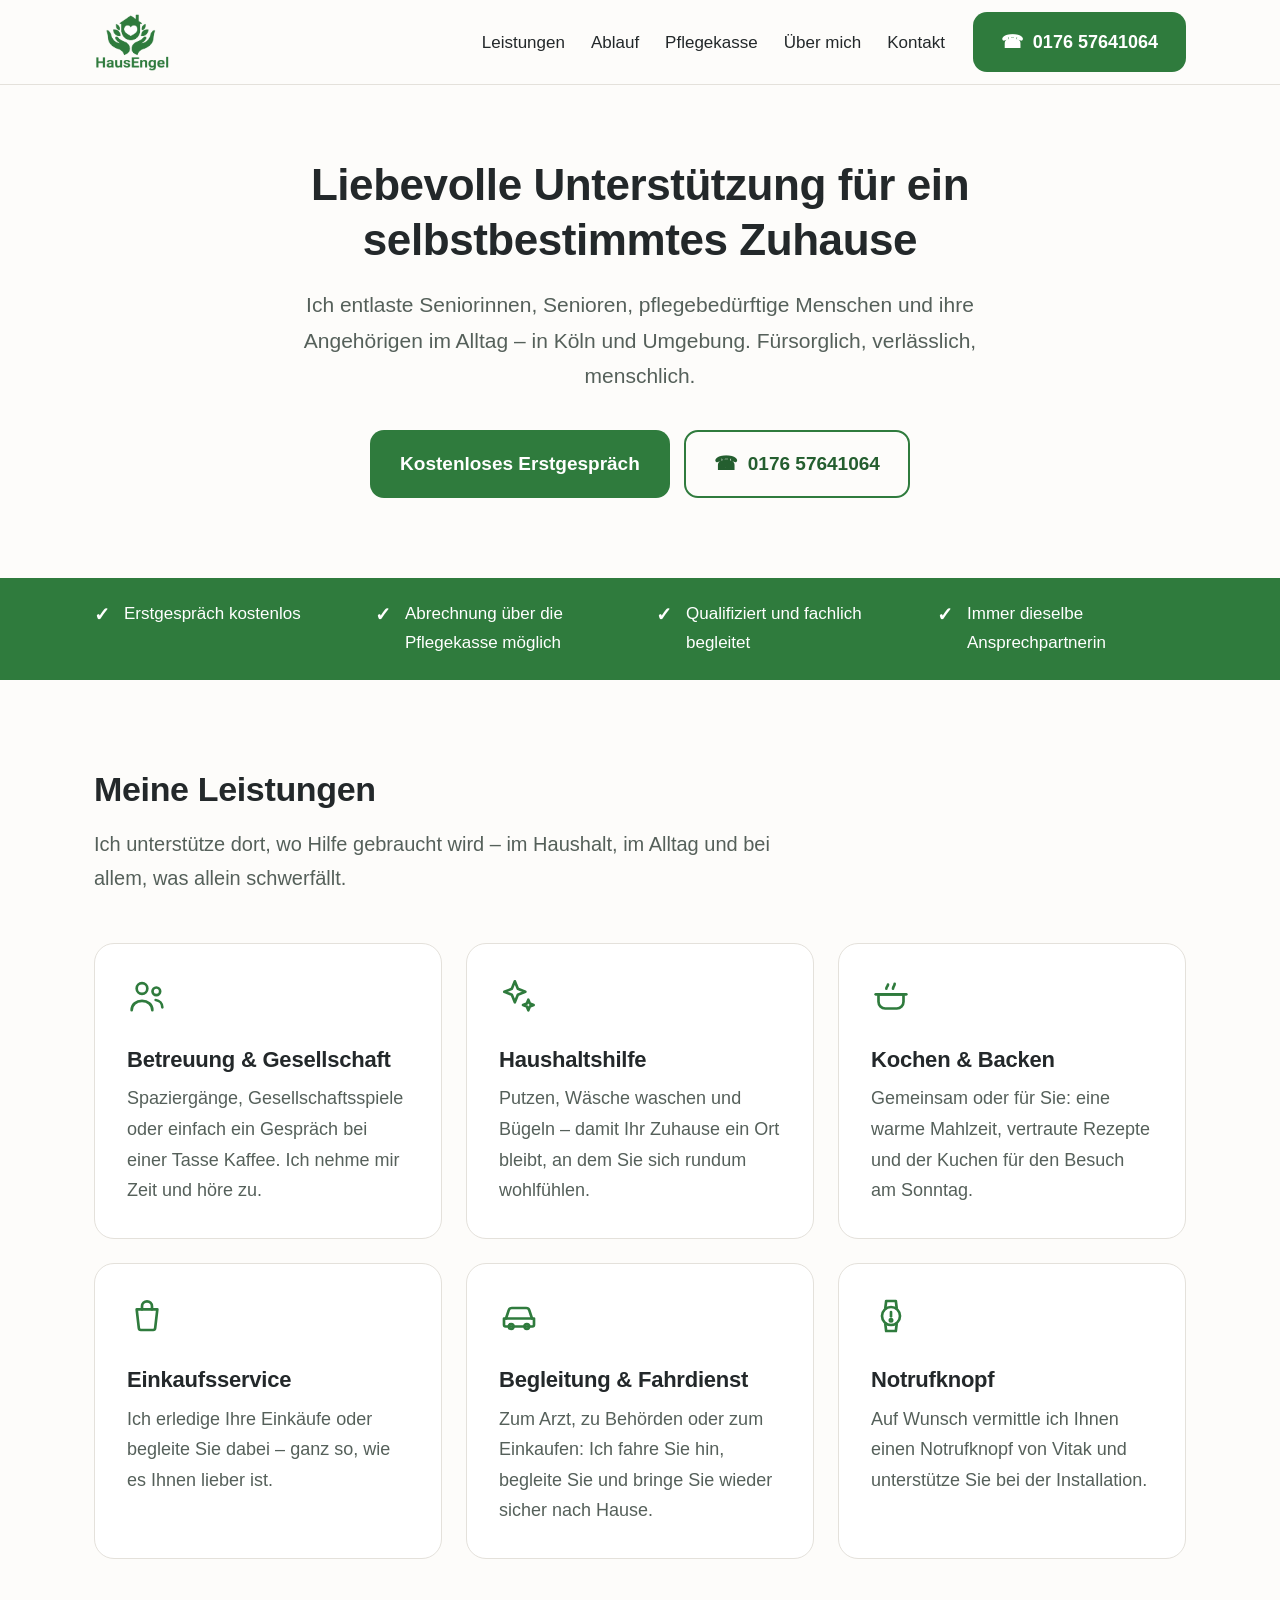
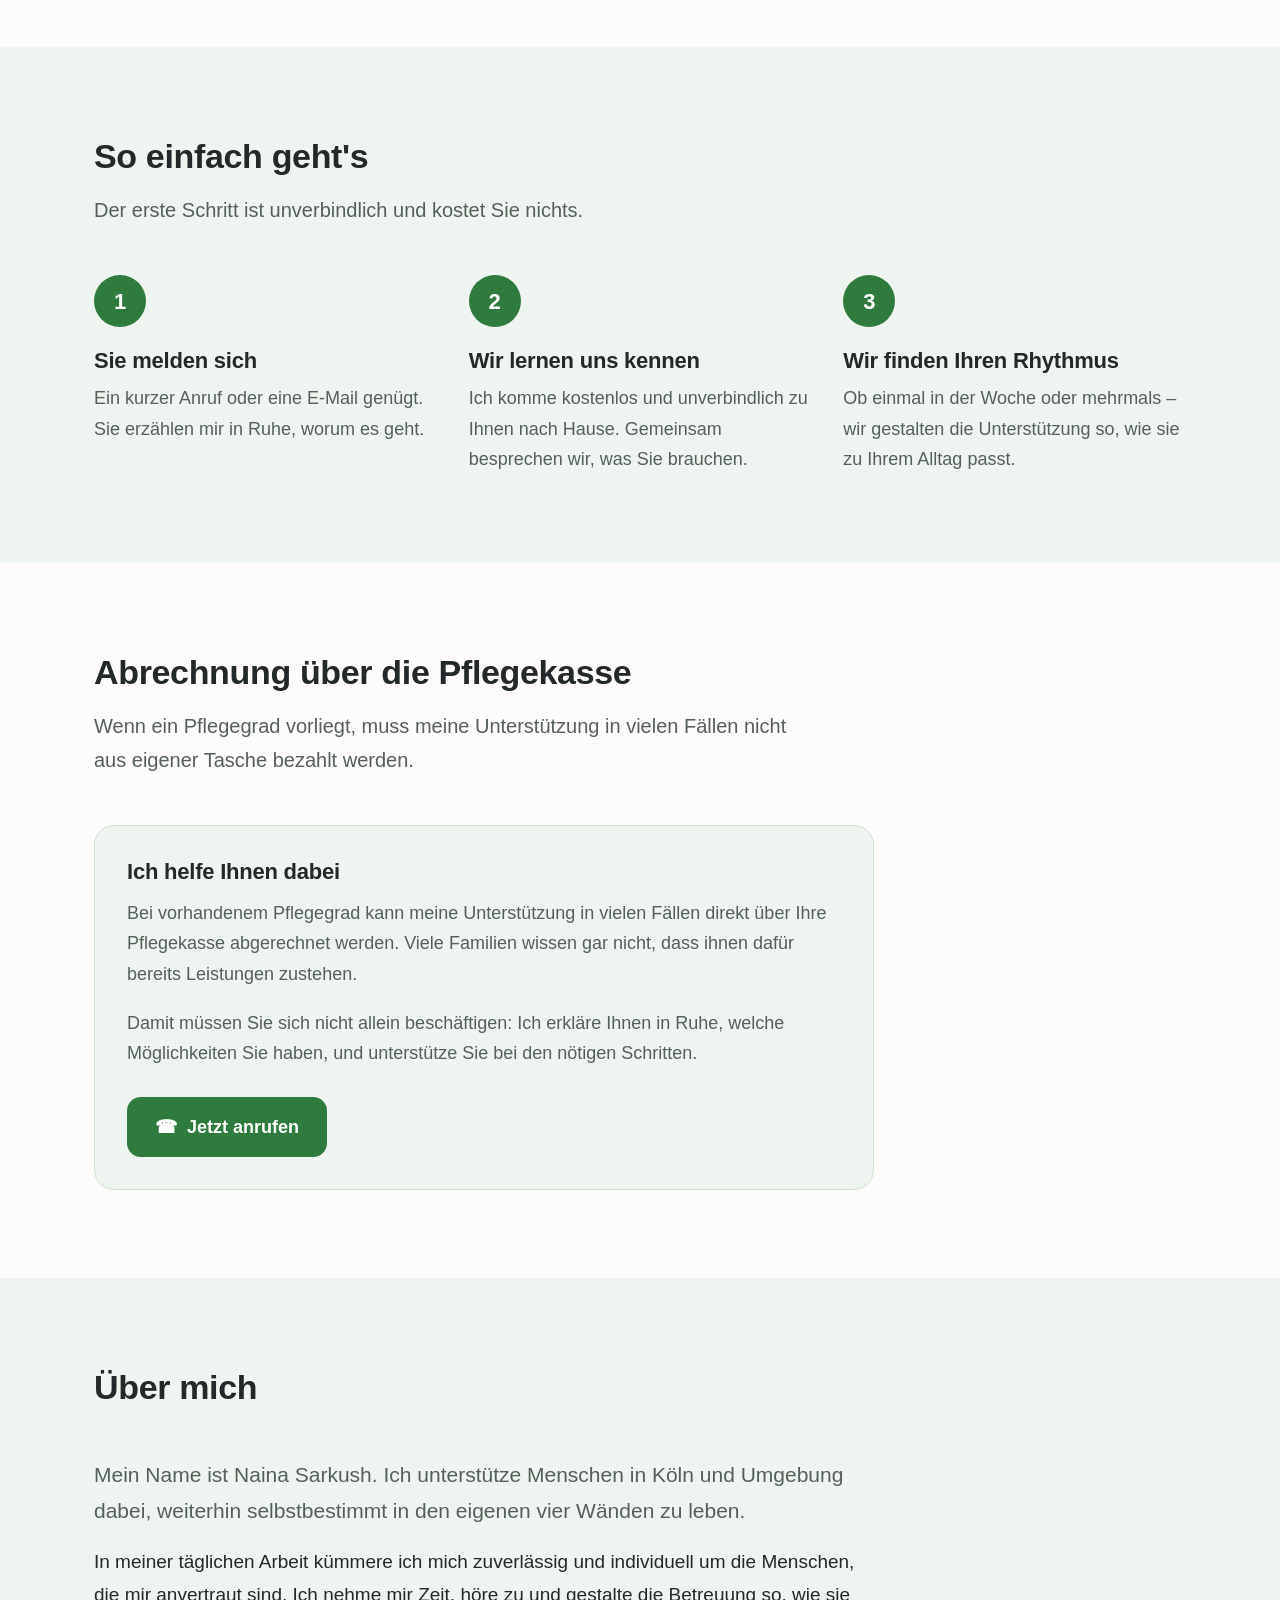
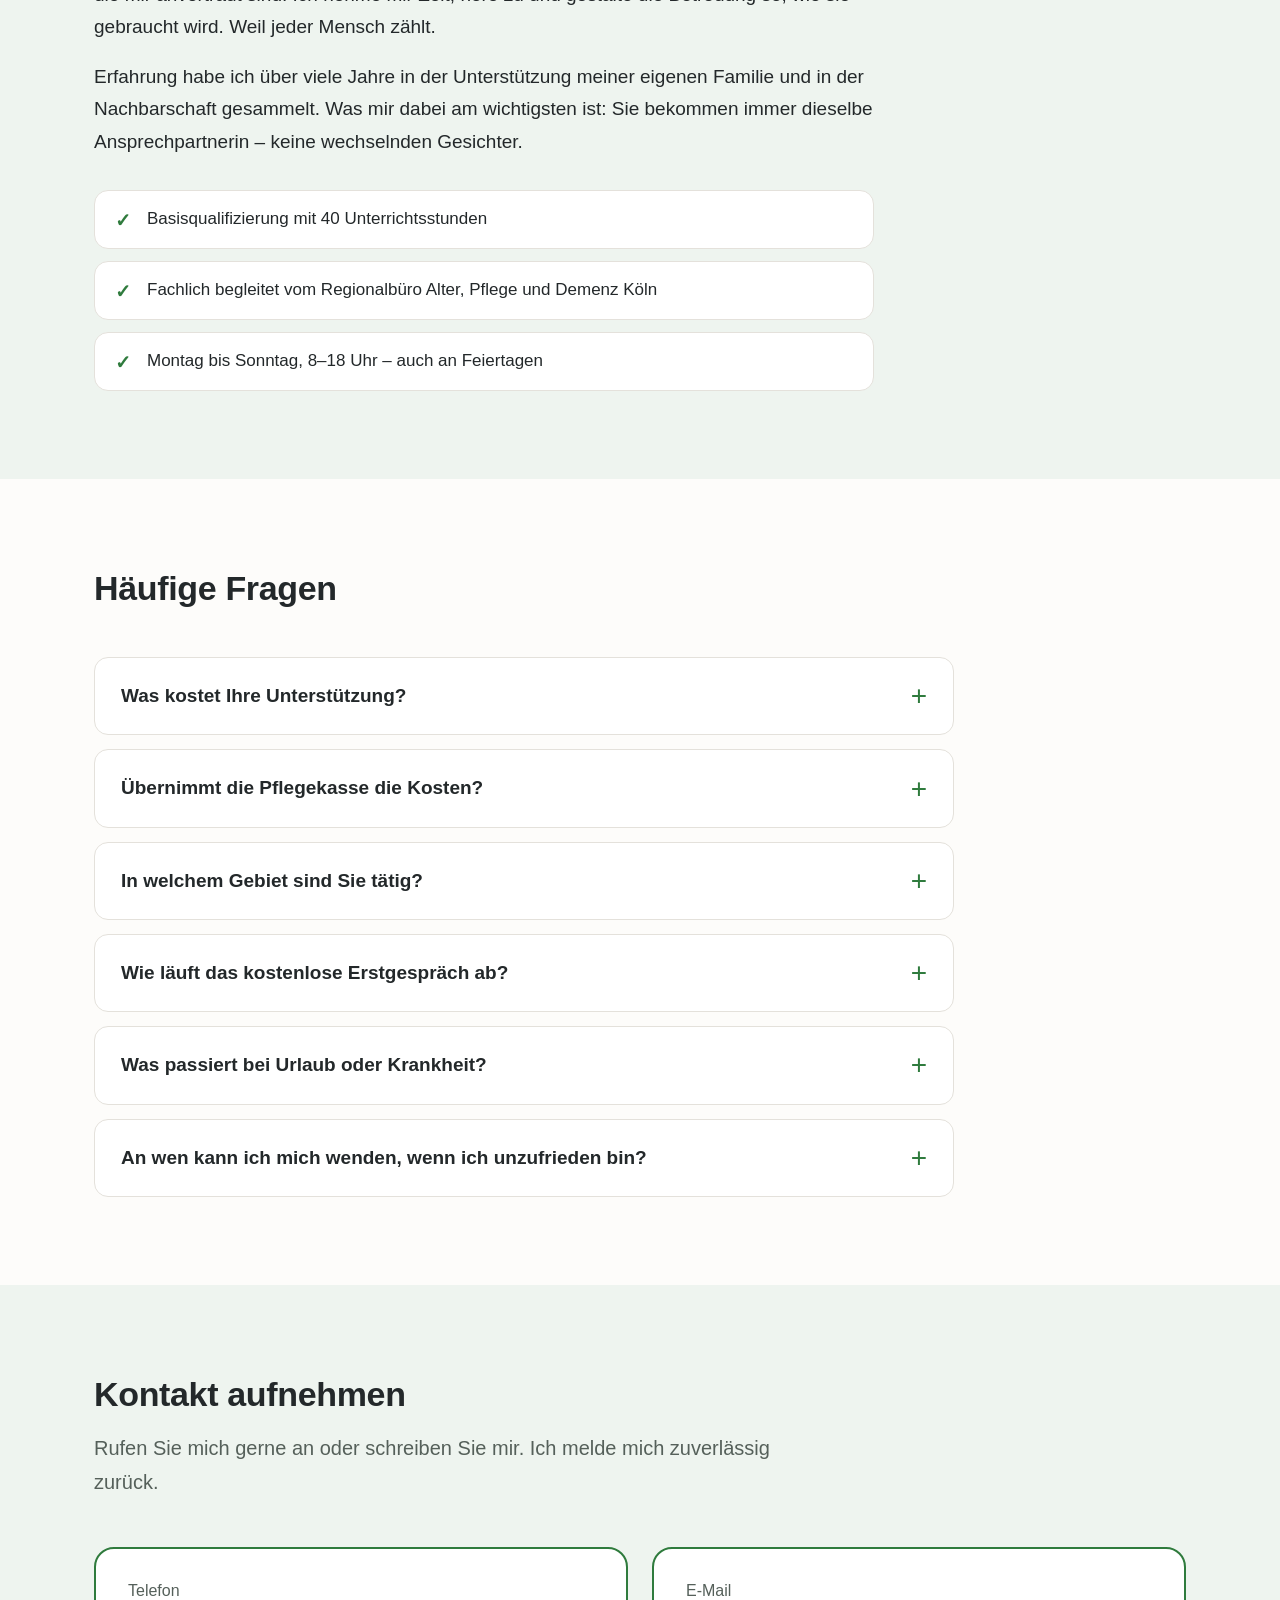
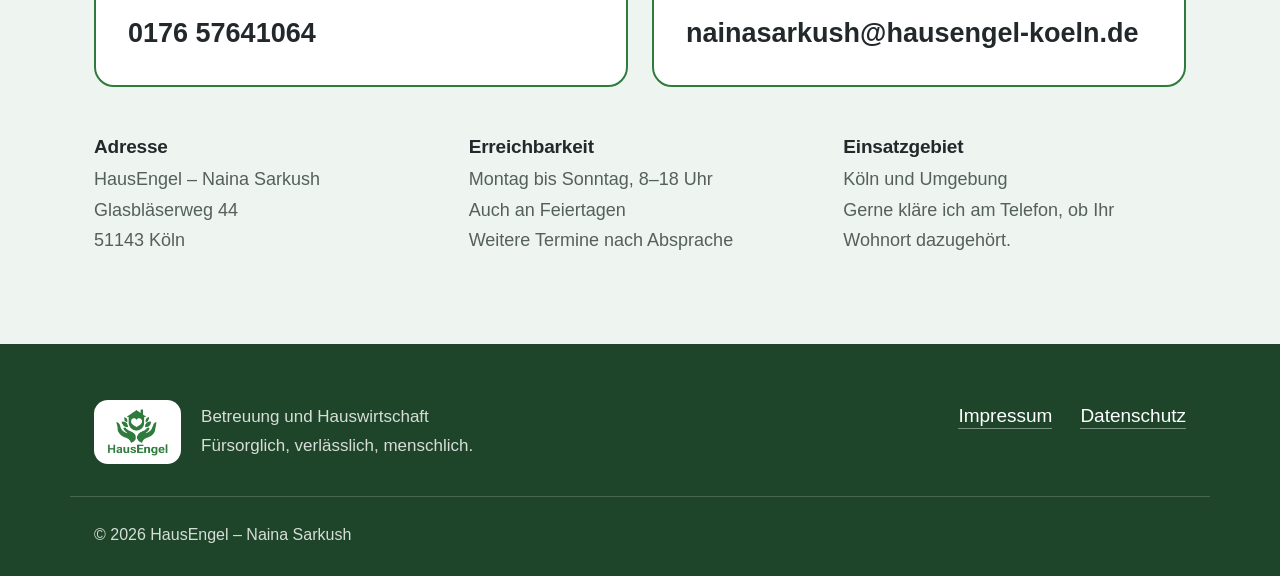
==== commit 472aef39: "Bilder und Preise entfernen, neue E-Mail-Adresse eintragen Die Seite kommt jetzt ohne Fotos aus, da " ====
--- a/index.html
+++ b/index.html
@@ -27,7 +27,7 @@
       <ul class="site-nav__list">
         <li><a href="#leistungen">Leistungen</a></li>
         <li><a href="#ablauf">Ablauf</a></li>
-        <li><a href="#preise">Preise</a></li>
+        <li><a href="#pflegekasse">Pflegekasse</a></li>
         <li><a href="#ueber-mich">Über mich</a></li>
         <li><a href="#kontakt">Kontakt</a></li>
       </ul>
@@ -43,23 +43,17 @@
   <!-- ============ HERO ============ -->
   <section class="hero" id="top">
     <div class="container hero__inner">
-      <div class="hero__text">
-        <h1>Liebevolle Unterstützung für ein selbstbestimmtes Zuhause</h1>
-        <p class="lead">
-          Ich entlaste Seniorinnen, Senioren, pflegebedürftige Menschen und ihre
-          Angehörigen im Alltag – in Köln und Umgebung. Fürsorglich, verlässlich,
-          menschlich.
-        </p>
-        <div class="hero__actions">
-          <a class="btn btn--primary btn--large" href="#kontakt">Kostenloses Erstgespräch</a>
-          <a class="btn btn--outline btn--large" href="tel:+4917657641064">
-            <span aria-hidden="true">☎</span> 0176 57641064
-          </a>
-        </div>
-      </div>
-
-      <div class="hero__image">
-        <div class="placeholder placeholder--image placeholder--hero">Hier Bild einfügen</div>
+      <h1>Liebevolle Unterstützung für ein selbstbestimmtes Zuhause</h1>
+      <p class="lead">
+        Ich entlaste Seniorinnen, Senioren, pflegebedürftige Menschen und ihre
+        Angehörigen im Alltag – in Köln und Umgebung. Fürsorglich, verlässlich,
+        menschlich.
+      </p>
+      <div class="hero__actions">
+        <a class="btn btn--primary btn--large" href="#kontakt">Kostenloses Erstgespräch</a>
+        <a class="btn btn--outline btn--large" href="tel:+4917657641064">
+          <span aria-hidden="true">☎</span> 0176 57641064
+        </a>
       </div>
     </div>
   </section>
@@ -89,7 +83,12 @@
 
       <div class="cards">
         <article class="card">
-          <div class="placeholder placeholder--icon">Hier Piktogramm einfügen</div>
+          <svg class="card__icon" viewBox="0 0 24 24" aria-hidden="true">
+            <circle cx="9" cy="7.5" r="3.2"/>
+            <path d="M2.8 20.5c0-3.4 2.8-5.6 6.2-5.6s6.2 2.2 6.2 5.6"/>
+            <circle cx="17.6" cy="9.2" r="2.3"/>
+            <path d="M17.2 14.4c2.3.3 4 2.1 4 4.4"/>
+          </svg>
           <h3>Betreuung &amp; Gesellschaft</h3>
           <p>
             Spaziergänge, Gesellschaftsspiele oder einfach ein Gespräch bei einer
@@ -98,7 +97,10 @@
         </article>
 
         <article class="card">
-          <div class="placeholder placeholder--icon">Hier Piktogramm einfügen</div>
+          <svg class="card__icon" viewBox="0 0 24 24" aria-hidden="true">
+            <path d="M9.5 3.2l1.8 4.5 4.5 1.8-4.5 1.8-1.8 4.5-1.8-4.5L3.2 9.5l4.5-1.8z"/>
+            <path d="M17.6 14.2l.9 2.3 2.3.9-2.3.9-.9 2.3-.9-2.3-2.3-.9 2.3-.9z"/>
+          </svg>
           <h3>Haushaltshilfe</h3>
           <p>
             Putzen, Wäsche waschen und Bügeln – damit Ihr Zuhause ein Ort bleibt,
@@ -107,7 +109,11 @@
         </article>
 
         <article class="card">
-          <div class="placeholder placeholder--icon">Hier Piktogramm einfügen</div>
+          <svg class="card__icon" viewBox="0 0 24 24" aria-hidden="true">
+            <path d="M4.5 11h15v4.5a4 4 0 0 1-4 4h-7a4 4 0 0 1-4-4z"/>
+            <path d="M2.8 11h18.4"/>
+            <path d="M9.2 7.6c0-1.1 1-1.4 1-2.5M13.2 7.6c0-1.3 1-1.6 1-2.9"/>
+          </svg>
           <h3>Kochen &amp; Backen</h3>
           <p>
             Gemeinsam oder für Sie: eine warme Mahlzeit, vertraute Rezepte und
@@ -116,7 +122,10 @@
         </article>
 
         <article class="card">
-          <div class="placeholder placeholder--icon">Hier Piktogramm einfügen</div>
+          <svg class="card__icon" viewBox="0 0 24 24" aria-hidden="true">
+            <path d="M5.8 8h12.4l-1.3 11.3a1.2 1.2 0 0 1-1.2 1.1H8.3a1.2 1.2 0 0 1-1.2-1.1z"/>
+            <path d="M9 8V6.2a3 3 0 0 1 6 0V8"/>
+          </svg>
           <h3>Einkaufsservice</h3>
           <p>
             Ich erledige Ihre Einkäufe oder begleite Sie dabei – ganz so, wie es
@@ -125,7 +134,12 @@
         </article>
 
         <article class="card">
-          <div class="placeholder placeholder--icon">Hier Piktogramm einfügen</div>
+          <svg class="card__icon" viewBox="0 0 24 24" aria-hidden="true">
+            <path d="M4.2 13.5l1.6-4.9A2 2 0 0 1 7.7 7.2h8.6a2 2 0 0 1 1.9 1.4l1.6 4.9"/>
+            <path d="M3 13.5h18v3.8a1 1 0 0 1-1 1H4a1 1 0 0 1-1-1z"/>
+            <circle cx="7.3" cy="18.3" r="1.4"/>
+            <circle cx="16.7" cy="18.3" r="1.4"/>
+          </svg>
           <h3>Begleitung &amp; Fahrdienst</h3>
           <p>
             Zum Arzt, zu Behörden oder zum Einkaufen: Ich fahre Sie hin, begleite
@@ -134,7 +148,12 @@
         </article>
 
         <article class="card">
-          <div class="placeholder placeholder--icon">Hier Piktogramm einfügen</div>
+          <svg class="card__icon" viewBox="0 0 24 24" aria-hidden="true">
+            <circle cx="12" cy="12" r="5.4"/>
+            <path d="M8.6 7.1L9.1 3h5.8l.5 4.1M8.6 16.9L9.1 21h5.8l.5-4.1"/>
+            <path d="M12 9.6v2.6"/>
+            <circle cx="12" cy="14.6" r=".7"/>
+          </svg>
           <h3>Notrufknopf</h3>
           <p>
             Auf Wunsch vermittle ich Ihnen einen Notrufknopf von Vitak und
@@ -184,50 +203,32 @@
     </div>
   </section>
 
-  <!-- ============ PREISE ============ -->
-  <section class="section" id="preise">
-    <div class="container">
-      <div class="section__head">
-        <h2>Preise</h2>
+  <!-- ============ PFLEGEKASSE ============ -->
+  <section class="section" id="pflegekasse">
+    <div class="container">
+      <div class="section__head">
+        <h2>Abrechnung über die Pflegekasse</h2>
         <p class="section__intro">
-          Klar und ohne versteckte Kosten – damit Sie von Anfang an wissen,
-          woran Sie sind.
-        </p>
-      </div>
-
-      <div class="price-layout">
-        <div class="price-card">
-          <ul class="price-list">
-            <li>
-              <span class="price-list__label">Erstgespräch bei Ihnen zu Hause</span>
-              <span class="price-list__value">kostenlos</span>
-            </li>
-            <li>
-              <span class="price-list__label">Stundensatz</span>
-              <span class="price-list__value">37 €</span>
-            </li>
-            <li>
-              <span class="price-list__label">Anfahrt ab 10 km Entfernung</span>
-              <span class="price-list__value">+ 5 €</span>
-            </li>
-          </ul>
-        </div>
-
-        <aside class="notice">
-          <h3>Sie haben einen Pflegegrad?</h3>
-          <p>
-            Dann kann meine Unterstützung in vielen Fällen direkt über Ihre
-            Pflegekasse abgerechnet werden. Viele Familien wissen nicht, dass
-            ihnen dafür bereits Leistungen zustehen.
-          </p>
-          <p>
-            Rufen Sie mich gerne an – ich erkläre Ihnen unverbindlich, welche
-            Möglichkeiten Sie haben.
-          </p>
-          <a class="btn btn--primary" href="tel:+4917657641064">
-            <span aria-hidden="true">☎</span> Jetzt anrufen
-          </a>
-        </aside>
+          Wenn ein Pflegegrad vorliegt, muss meine Unterstützung in vielen
+          Fällen nicht aus eigener Tasche bezahlt werden.
+        </p>
+      </div>
+
+      <div class="notice">
+        <h3>Ich helfe Ihnen dabei</h3>
+        <p>
+          Bei vorhandenem Pflegegrad kann meine Unterstützung in vielen Fällen
+          direkt über Ihre Pflegekasse abgerechnet werden. Viele Familien wissen
+          gar nicht, dass ihnen dafür bereits Leistungen zustehen.
+        </p>
+        <p>
+          Damit müssen Sie sich nicht allein beschäftigen: Ich erkläre Ihnen in
+          Ruhe, welche Möglichkeiten Sie haben, und unterstütze Sie bei den
+          nötigen Schritten.
+        </p>
+        <a class="btn btn--primary" href="tel:+4917657641064">
+          <span aria-hidden="true">☎</span> Jetzt anrufen
+        </a>
       </div>
     </div>
   </section>
@@ -235,44 +236,41 @@
   <!-- ============ ÜBER MICH ============ -->
   <section class="section section--tinted" id="ueber-mich">
     <div class="container">
-      <div class="about">
-        <div class="about__image">
-          <div class="placeholder placeholder--image placeholder--portrait">Hier Bild einfügen</div>
-        </div>
-
-        <div class="about__text">
-          <h2>Über mich</h2>
-          <p class="lead">
-            Mein Name ist Naina Sarkush. Ich unterstütze Menschen in Köln und
-            Umgebung dabei, weiterhin selbstbestimmt in den eigenen vier Wänden
-            zu leben.
-          </p>
-          <p>
-            In meiner täglichen Arbeit kümmere ich mich zuverlässig und
-            individuell um die Menschen, die mir anvertraut sind. Ich nehme mir
-            Zeit, höre zu und gestalte die Betreuung so, wie sie gebraucht wird.
-            Weil jeder Mensch zählt.
-          </p>
-          <p>
-            Erfahrung habe ich über viele Jahre in der Unterstützung meiner
-            eigenen Familie und in der Nachbarschaft gesammelt. Was mir dabei am
-            wichtigsten ist: Sie bekommen immer dieselbe Ansprechpartnerin –
-            keine wechselnden Gesichter.
-          </p>
-
-          <ul class="badges">
-            <li class="badge">Basisqualifizierung mit 40 Unterrichtsstunden</li>
-            <li class="badge">Fachlich begleitet vom Regionalbüro Alter, Pflege und Demenz Köln</li>
-            <li class="badge">Montag bis Sonntag, 8–18 Uhr – auch an Feiertagen</li>
-          </ul>
-        </div>
+      <div class="section__head">
+        <h2>Über mich</h2>
+      </div>
+
+      <div class="textblock">
+      <p class="lead">
+        Mein Name ist Naina Sarkush. Ich unterstütze Menschen in Köln und
+        Umgebung dabei, weiterhin selbstbestimmt in den eigenen vier Wänden zu
+        leben.
+      </p>
+      <p>
+        In meiner täglichen Arbeit kümmere ich mich zuverlässig und individuell
+        um die Menschen, die mir anvertraut sind. Ich nehme mir Zeit, höre zu
+        und gestalte die Betreuung so, wie sie gebraucht wird. Weil jeder Mensch
+        zählt.
+      </p>
+      <p>
+        Erfahrung habe ich über viele Jahre in der Unterstützung meiner eigenen
+        Familie und in der Nachbarschaft gesammelt. Was mir dabei am wichtigsten
+        ist: Sie bekommen immer dieselbe Ansprechpartnerin – keine wechselnden
+        Gesichter.
+      </p>
+
+      <ul class="badges">
+        <li class="badge">Basisqualifizierung mit 40 Unterrichtsstunden</li>
+        <li class="badge">Fachlich begleitet vom Regionalbüro Alter, Pflege und Demenz Köln</li>
+        <li class="badge">Montag bis Sonntag, 8–18 Uhr – auch an Feiertagen</li>
+      </ul>
       </div>
     </div>
   </section>
 
   <!-- ============ FAQ ============ -->
   <section class="section" id="fragen">
-    <div class="container container--narrow">
+    <div class="container">
       <div class="section__head">
         <h2>Häufige Fragen</h2>
       </div>
@@ -282,9 +280,10 @@
           <summary>Was kostet Ihre Unterstützung?</summary>
           <div class="faq__answer">
             <p>
-              Mein Stundensatz liegt bei 37 €. Das Erstgespräch bei Ihnen zu
-              Hause ist kostenlos und unverbindlich. Ab einer Entfernung von
-              10 km kommen 5 € Anfahrtskosten hinzu.
+              Das besprechen wir ganz in Ruhe im kostenlosen Erstgespräch – dort
+              sehe ich, worum es geht, und sage Ihnen offen, womit Sie rechnen
+              müssen. Liegt ein Pflegegrad vor, ist in vielen Fällen eine
+              Abrechnung über die Pflegekasse möglich.
             </p>
           </div>
         </details>
@@ -366,9 +365,9 @@
           <span class="contact__value">0176 57641064</span>
         </a>
 
-        <a class="contact__action" href="mailto:nsarkush@web.de">
+        <a class="contact__action" href="mailto:nainasarkush@hausengel-koeln.de">
           <span class="contact__label">E-Mail</span>
-          <span class="contact__value">nsarkush@web.de</span>
+          <span class="contact__value">nainasarkush@<wbr>hausengel-koeln.de</span>
         </a>
       </div>
 
@@ -436,9 +435,8 @@
     "addressCountry": "DE"
   },
   "telephone": "+49 176 57641064",
-  "email": "nsarkush@web.de",
+  "email": "nainasarkush@hausengel-koeln.de",
   "areaServed": "Köln und Umgebung",
-  "priceRange": "37 € pro Stunde",
   "openingHoursSpecification": {
     "@type": "OpeningHoursSpecification",
     "dayOfWeek": ["Monday","Tuesday","Wednesday","Thursday","Friday","Saturday","Sunday"],
--- a/css/style.css
+++ b/css/style.css
@@ -124,6 +124,9 @@
   color: var(--text-leise);
   margin: 0;
 }
+
+/* Begrenzt die Zeilenlänge bei reinen Textabschnitten auf gut lesbare Breite */
+.textblock { max-width: 780px; }
 
 /* ---------- Buttons ---------- */
 
@@ -164,33 +167,17 @@
   color: #fff;
 }
 
-/* ---------- Platzhalter (später durch echte Bilder ersetzen) ---------- */
-
-.placeholder {
-  display: flex;
-  align-items: center;
-  justify-content: center;
-  text-align: center;
-  border: 2px solid #111;
-  border-radius: var(--radius);
-  background: transparent;
-  color: #111;
-  font-size: 15px;
-  font-weight: 500;
-  padding: 12px;
-}
-
-.placeholder--image { width: 100%; }
-.placeholder--hero     { aspect-ratio: 4 / 3; }
-.placeholder--portrait { aspect-ratio: 4 / 5; }
-
-.placeholder--icon {
-  width: 56px;
-  height: 56px;
-  font-size: 10px;
-  line-height: 1.25;
-  padding: 4px;
+/* ---------- Symbole auf den Leistungskarten ---------- */
+
+.card__icon {
+  width: 40px;
+  height: 40px;
   margin-bottom: 20px;
+  fill: none;
+  stroke: var(--gruen);
+  stroke-width: 1.6;
+  stroke-linecap: round;
+  stroke-linejoin: round;
 }
 
 /* ---------- Kopfbereich ---------- */
@@ -285,10 +272,8 @@
 }
 
 .hero__inner {
-  display: grid;
-  grid-template-columns: 1.12fr .88fr;
-  gap: 56px;
-  align-items: center;
+  max-width: 780px;
+  text-align: center;
 }
 
 .hero h1 { margin-bottom: 20px; }
@@ -296,8 +281,9 @@
 .hero__actions {
   display: flex;
   flex-wrap: wrap;
+  justify-content: center;
   gap: 14px;
-  margin-top: 32px;
+  margin-top: 36px;
 }
 
 /* ---------- Vertrauensleiste ---------- */
@@ -390,49 +376,10 @@
   margin: 0;
 }
 
-/* ---------- Preise ---------- */
-
-.price-layout {
-  display: grid;
-  grid-template-columns: 1fr 1fr;
-  gap: 32px;
-  align-items: start;
-}
-
-.price-card {
-  background: var(--flaeche);
-  border: 1px solid var(--rahmen);
-  border-radius: var(--radius-gross);
-  padding: 16px 32px;
-}
-
-.price-list {
-  list-style: none;
-  margin: 0;
-  padding: 0;
-}
-
-.price-list li {
-  display: flex;
-  flex-wrap: wrap;
-  justify-content: space-between;
-  align-items: baseline;
-  gap: 12px;
-  padding: 22px 0;
-  border-bottom: 1px solid var(--rahmen);
-}
-.price-list li:last-child { border-bottom: none; }
-
-.price-list__label { font-size: 18px; }
-
-.price-list__value {
-  font-size: 26px;
-  font-weight: 700;
-  color: var(--gruen-dunkel);
-  white-space: nowrap;
-}
+/* ---------- Hinweiskasten (Pflegekasse) ---------- */
 
 .notice {
+  max-width: 780px;
   background: var(--gruen-hell);
   border: 1px solid #cfe0d4;
   border-radius: var(--radius-gross);
@@ -450,13 +397,6 @@
 .notice .btn { margin-top: 10px; }
 
 /* ---------- Über mich ---------- */
-
-.about {
-  display: grid;
-  grid-template-columns: .8fr 1.2fr;
-  gap: 56px;
-  align-items: center;
-}
 
 .badges {
   list-style: none;
@@ -490,6 +430,7 @@
 .faq {
   display: grid;
   gap: 14px;
+  max-width: 860px;
 }
 
 .faq__item {
@@ -566,7 +507,7 @@
   display: block;
   font-size: 27px;
   font-weight: 700;
-  word-break: break-word;
+  overflow-wrap: break-word;
 }
 
 .contact-details {
@@ -696,19 +637,9 @@
   h1 { font-size: 36px; }
   h2 { font-size: 30px; }
 
-  .hero__inner {
-    grid-template-columns: 1fr;
-    gap: 40px;
-  }
-
-  .hero__image { order: -1; }
-
   .cards,
   .steps,
   .contact-details { grid-template-columns: repeat(2, 1fr); }
-
-  .price-layout,
-  .about { grid-template-columns: 1fr; gap: 40px; }
 }
 
 @media (max-width: 760px) {
@@ -773,13 +704,12 @@
 
   .card { padding: 26px; }
 
-  .price-card { padding: 8px 24px; }
   .notice { padding: 26px; }
 
   .faq__item summary { padding: 18px 20px; font-size: 18px; }
   .faq__answer { padding: 0 20px 20px; }
 
-  .contact__value { font-size: 23px; }
+  .contact__value { font-size: 21px; }
 
   .site-footer__inner { flex-direction: column; align-items: flex-start; }
   .site-footer__brand { flex-direction: column; align-items: flex-start; gap: 16px; }
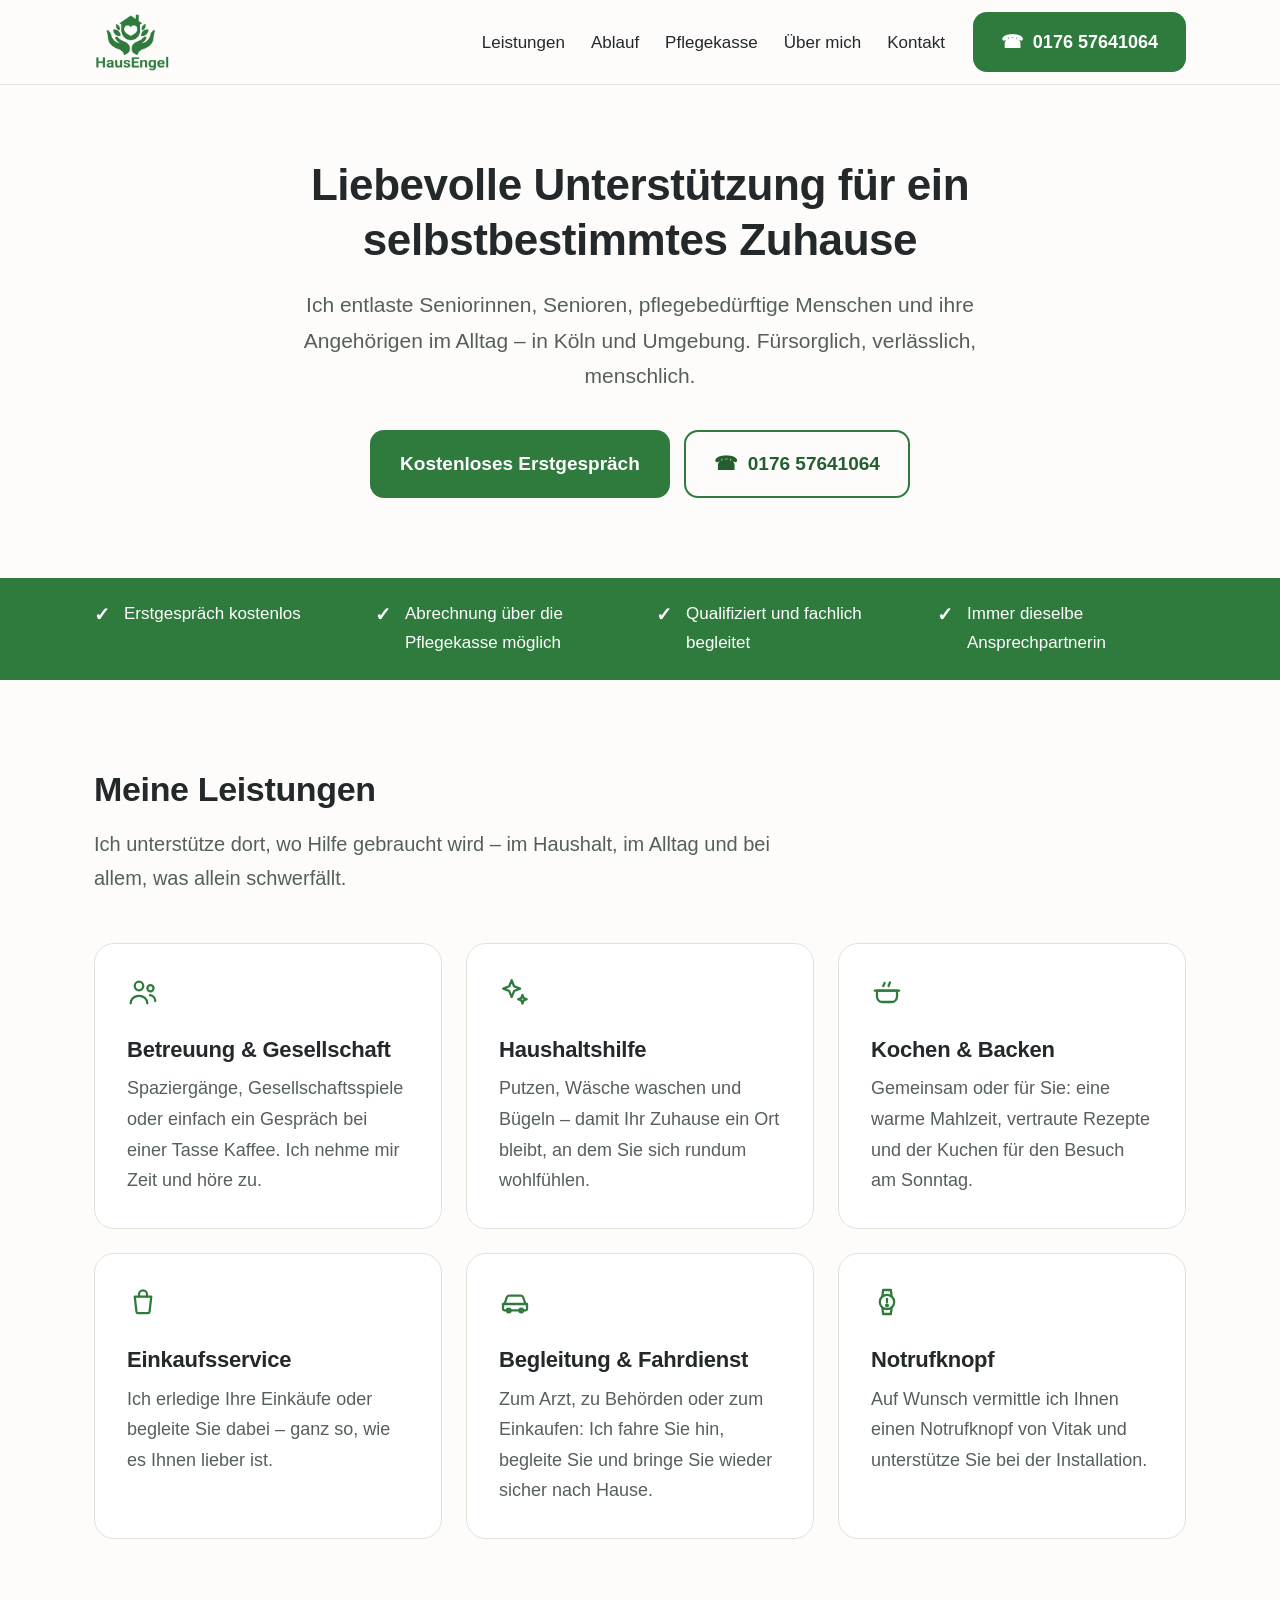
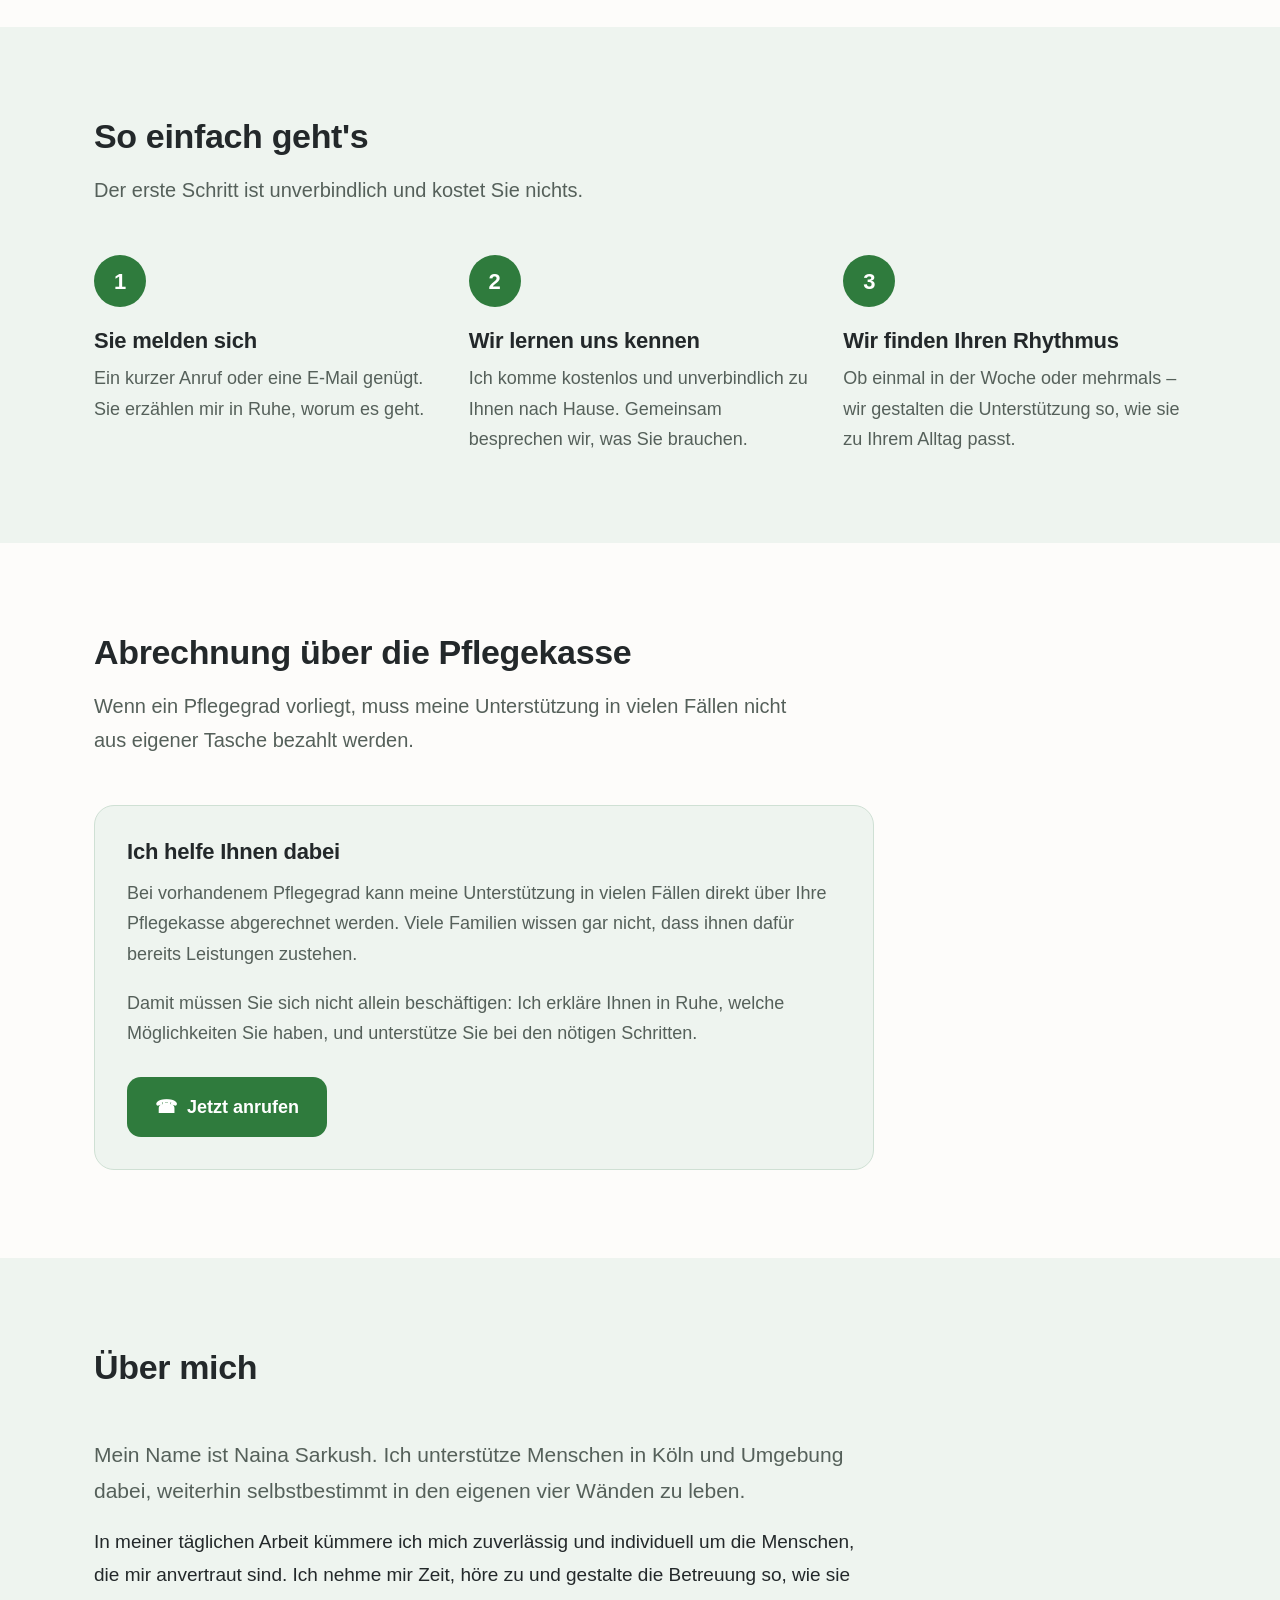
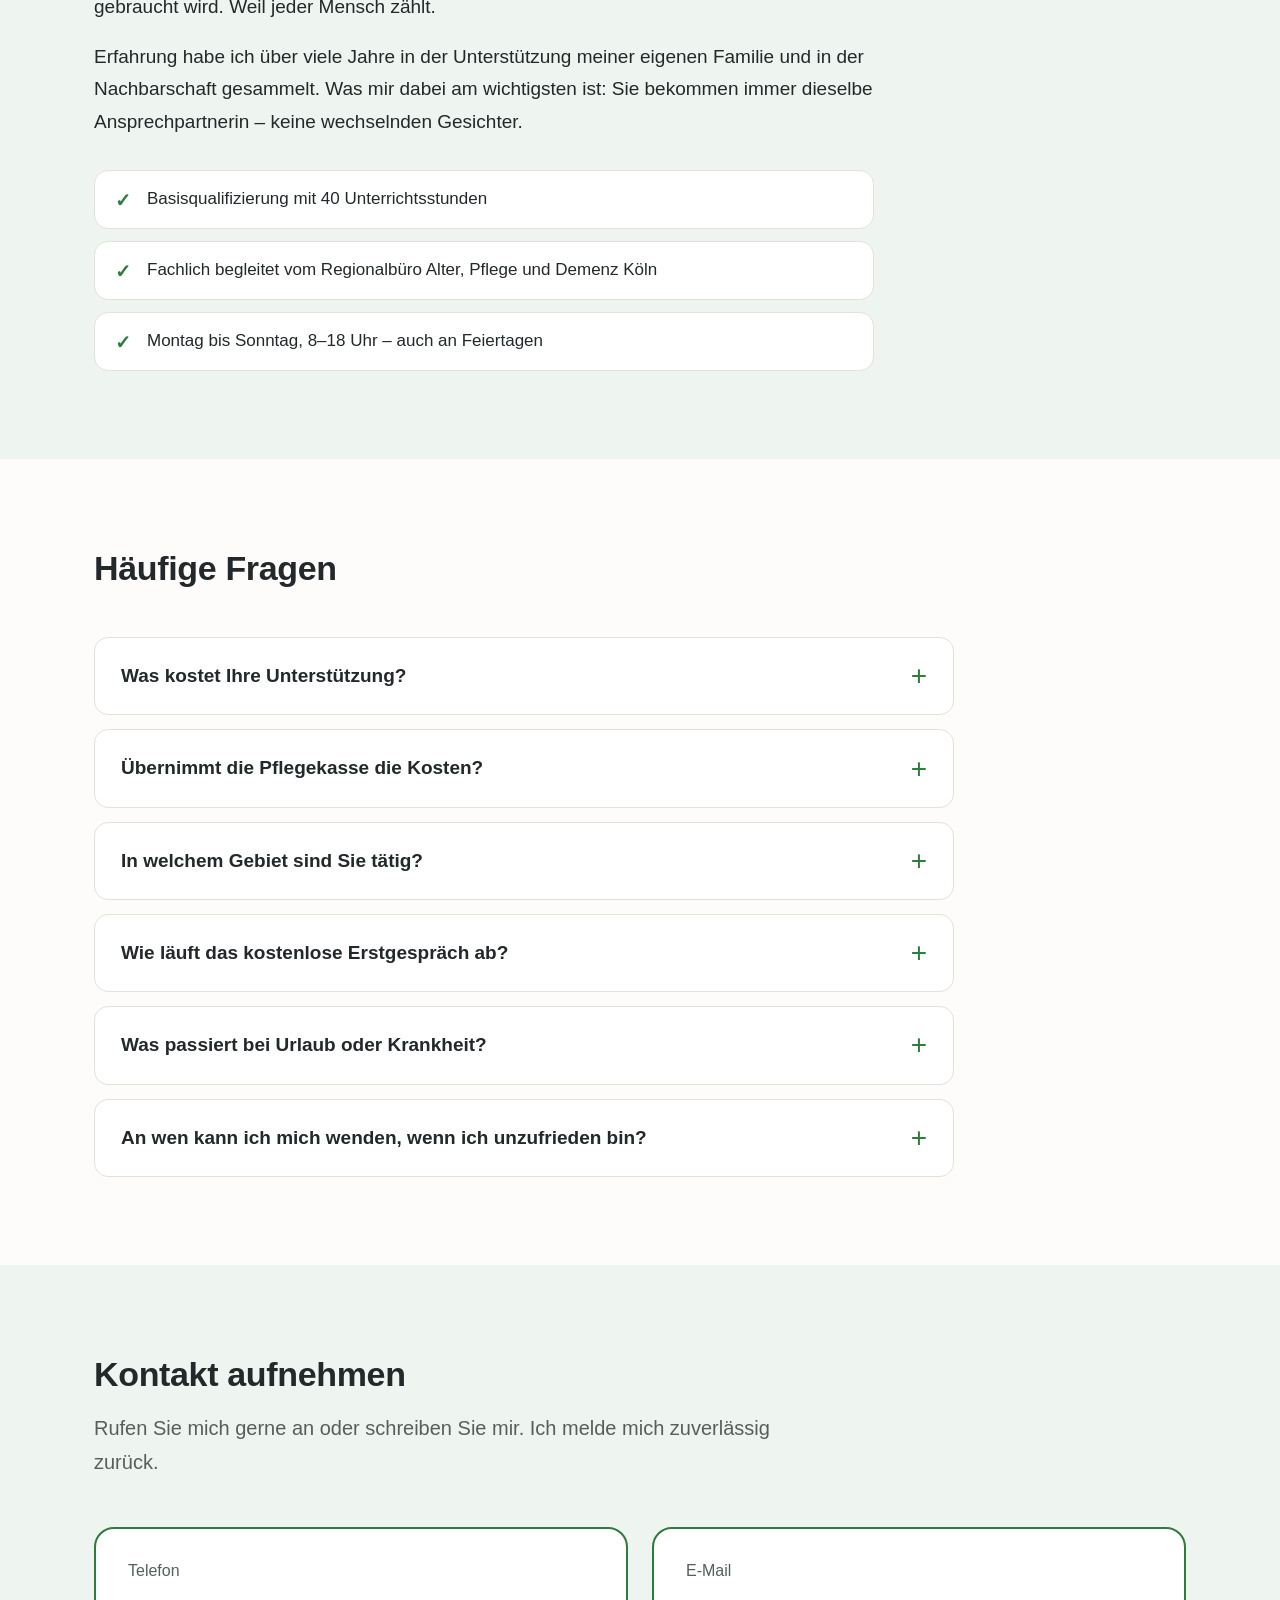
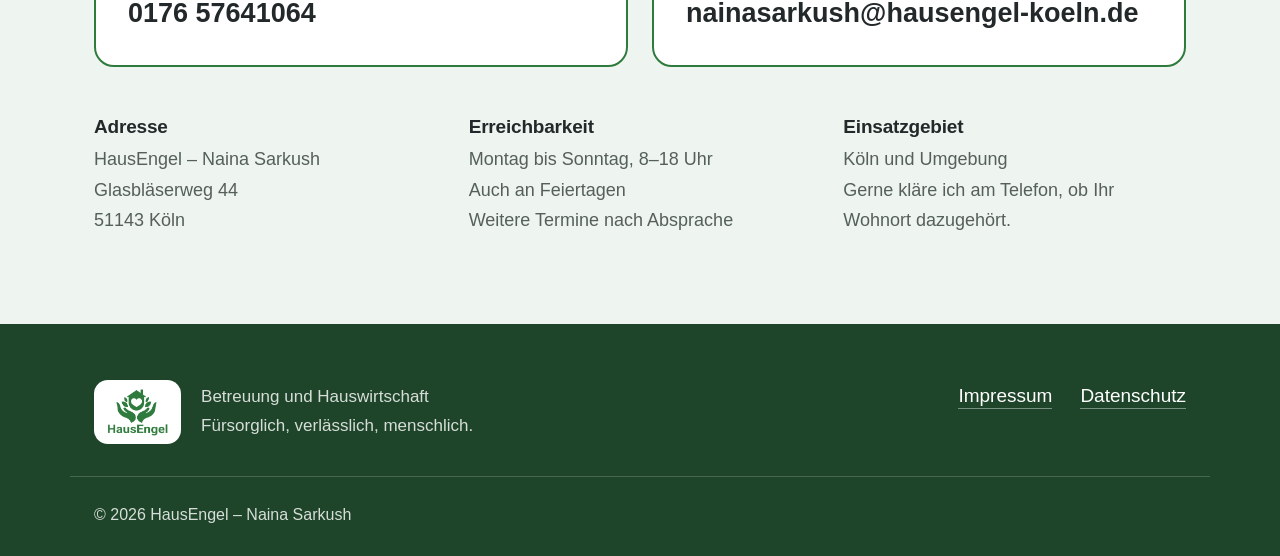
==== commit 18c3e7b5: "Symbole der Leistungskarten verkleinern und absichern Die Symbole waren im Verhältnis zur Seite zu g" ====
--- a/index.html
+++ b/index.html
@@ -83,7 +83,7 @@
 
       <div class="cards">
         <article class="card">
-          <svg class="card__icon" viewBox="0 0 24 24" aria-hidden="true">
+          <svg class="card__icon" viewBox="0 0 24 24" width="32" height="32" fill="none" stroke="currentColor" aria-hidden="true">
             <circle cx="9" cy="7.5" r="3.2"/>
             <path d="M2.8 20.5c0-3.4 2.8-5.6 6.2-5.6s6.2 2.2 6.2 5.6"/>
             <circle cx="17.6" cy="9.2" r="2.3"/>
@@ -97,7 +97,7 @@
         </article>
 
         <article class="card">
-          <svg class="card__icon" viewBox="0 0 24 24" aria-hidden="true">
+          <svg class="card__icon" viewBox="0 0 24 24" width="32" height="32" fill="none" stroke="currentColor" aria-hidden="true">
             <path d="M9.5 3.2l1.8 4.5 4.5 1.8-4.5 1.8-1.8 4.5-1.8-4.5L3.2 9.5l4.5-1.8z"/>
             <path d="M17.6 14.2l.9 2.3 2.3.9-2.3.9-.9 2.3-.9-2.3-2.3-.9 2.3-.9z"/>
           </svg>
@@ -109,7 +109,7 @@
         </article>
 
         <article class="card">
-          <svg class="card__icon" viewBox="0 0 24 24" aria-hidden="true">
+          <svg class="card__icon" viewBox="0 0 24 24" width="32" height="32" fill="none" stroke="currentColor" aria-hidden="true">
             <path d="M4.5 11h15v4.5a4 4 0 0 1-4 4h-7a4 4 0 0 1-4-4z"/>
             <path d="M2.8 11h18.4"/>
             <path d="M9.2 7.6c0-1.1 1-1.4 1-2.5M13.2 7.6c0-1.3 1-1.6 1-2.9"/>
@@ -122,7 +122,7 @@
         </article>
 
         <article class="card">
-          <svg class="card__icon" viewBox="0 0 24 24" aria-hidden="true">
+          <svg class="card__icon" viewBox="0 0 24 24" width="32" height="32" fill="none" stroke="currentColor" aria-hidden="true">
             <path d="M5.8 8h12.4l-1.3 11.3a1.2 1.2 0 0 1-1.2 1.1H8.3a1.2 1.2 0 0 1-1.2-1.1z"/>
             <path d="M9 8V6.2a3 3 0 0 1 6 0V8"/>
           </svg>
@@ -134,7 +134,7 @@
         </article>
 
         <article class="card">
-          <svg class="card__icon" viewBox="0 0 24 24" aria-hidden="true">
+          <svg class="card__icon" viewBox="0 0 24 24" width="32" height="32" fill="none" stroke="currentColor" aria-hidden="true">
             <path d="M4.2 13.5l1.6-4.9A2 2 0 0 1 7.7 7.2h8.6a2 2 0 0 1 1.9 1.4l1.6 4.9"/>
             <path d="M3 13.5h18v3.8a1 1 0 0 1-1 1H4a1 1 0 0 1-1-1z"/>
             <circle cx="7.3" cy="18.3" r="1.4"/>
@@ -148,7 +148,7 @@
         </article>
 
         <article class="card">
-          <svg class="card__icon" viewBox="0 0 24 24" aria-hidden="true">
+          <svg class="card__icon" viewBox="0 0 24 24" width="32" height="32" fill="none" stroke="currentColor" aria-hidden="true">
             <circle cx="12" cy="12" r="5.4"/>
             <path d="M8.6 7.1L9.1 3h5.8l.5 4.1M8.6 16.9L9.1 21h5.8l.5-4.1"/>
             <path d="M12 9.6v2.6"/>
--- a/css/style.css
+++ b/css/style.css
@@ -170,12 +170,13 @@
 /* ---------- Symbole auf den Leistungskarten ---------- */
 
 .card__icon {
-  width: 40px;
-  height: 40px;
-  margin-bottom: 20px;
+  width: 32px;
+  height: 32px;
+  margin-bottom: 18px;
   fill: none;
-  stroke: var(--gruen);
-  stroke-width: 1.6;
+  color: var(--gruen);
+  stroke: currentColor;
+  stroke-width: 1.7;
   stroke-linecap: round;
   stroke-linejoin: round;
 }
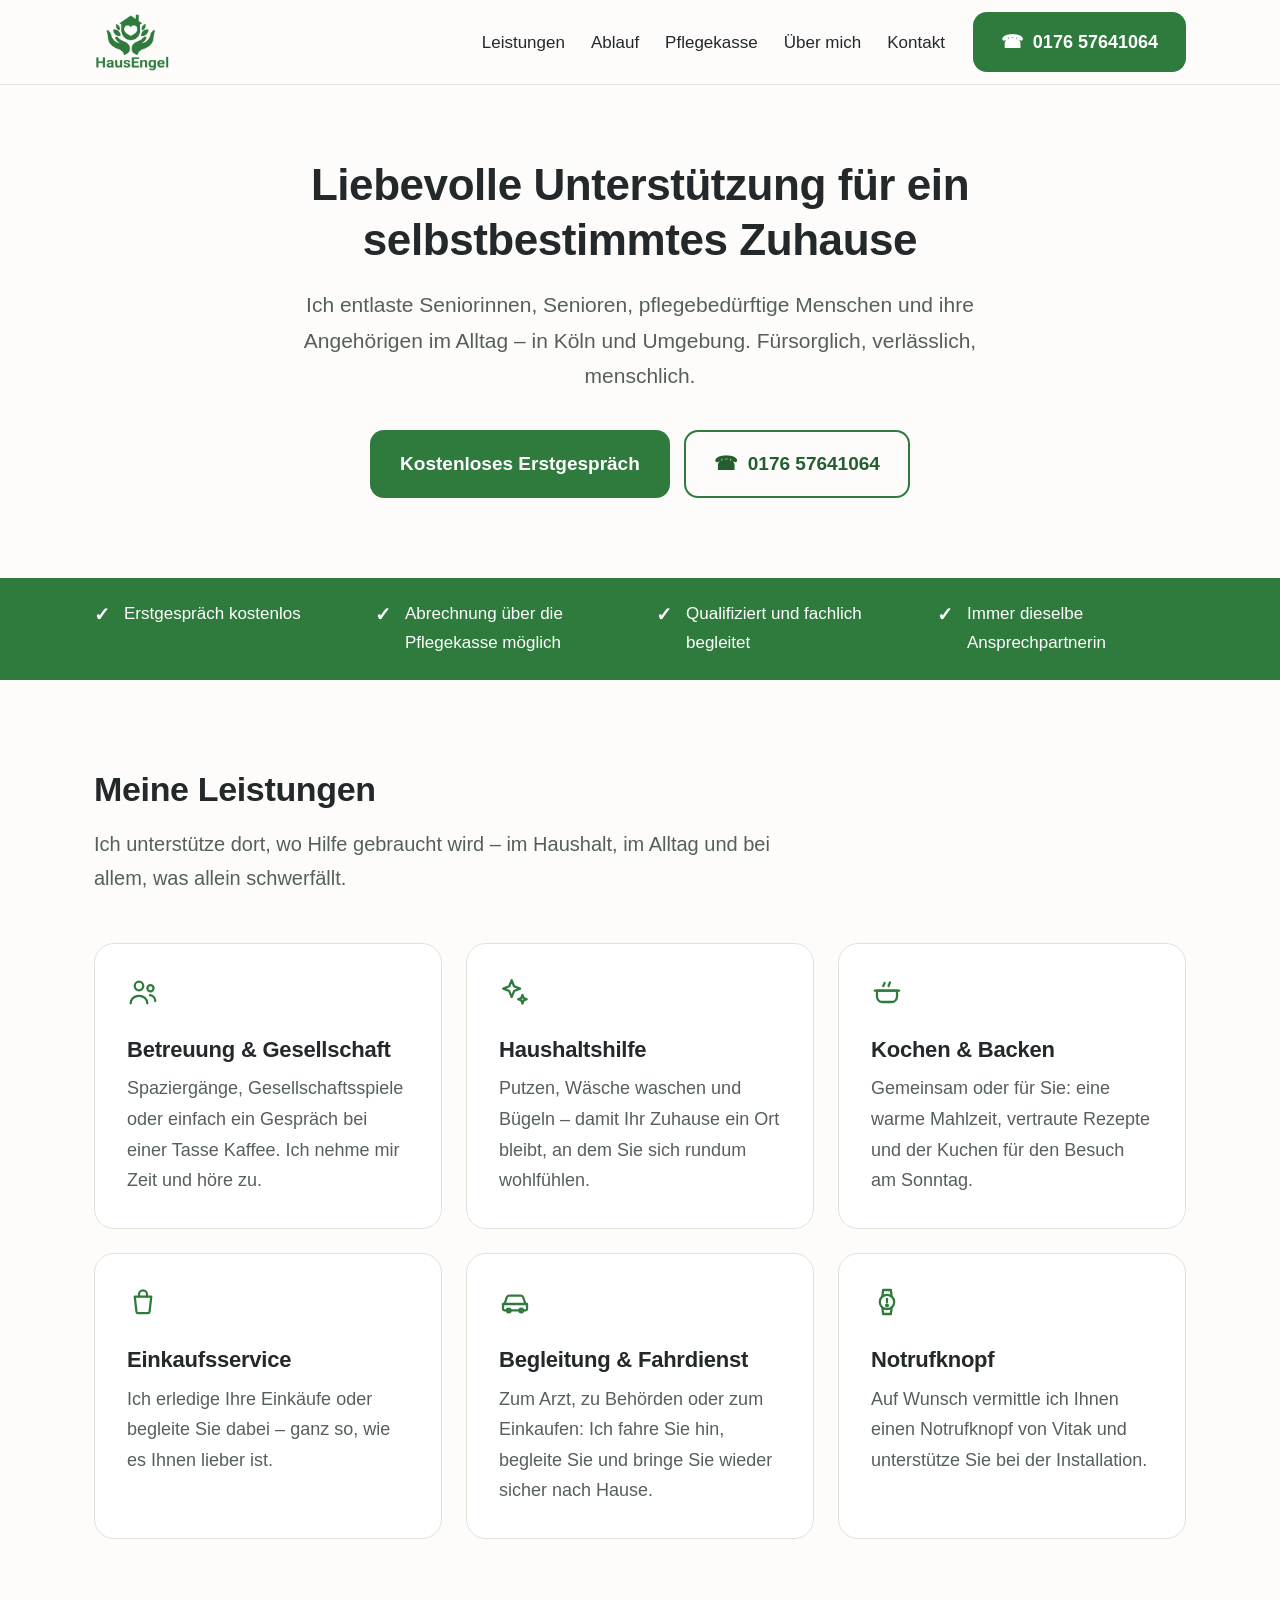
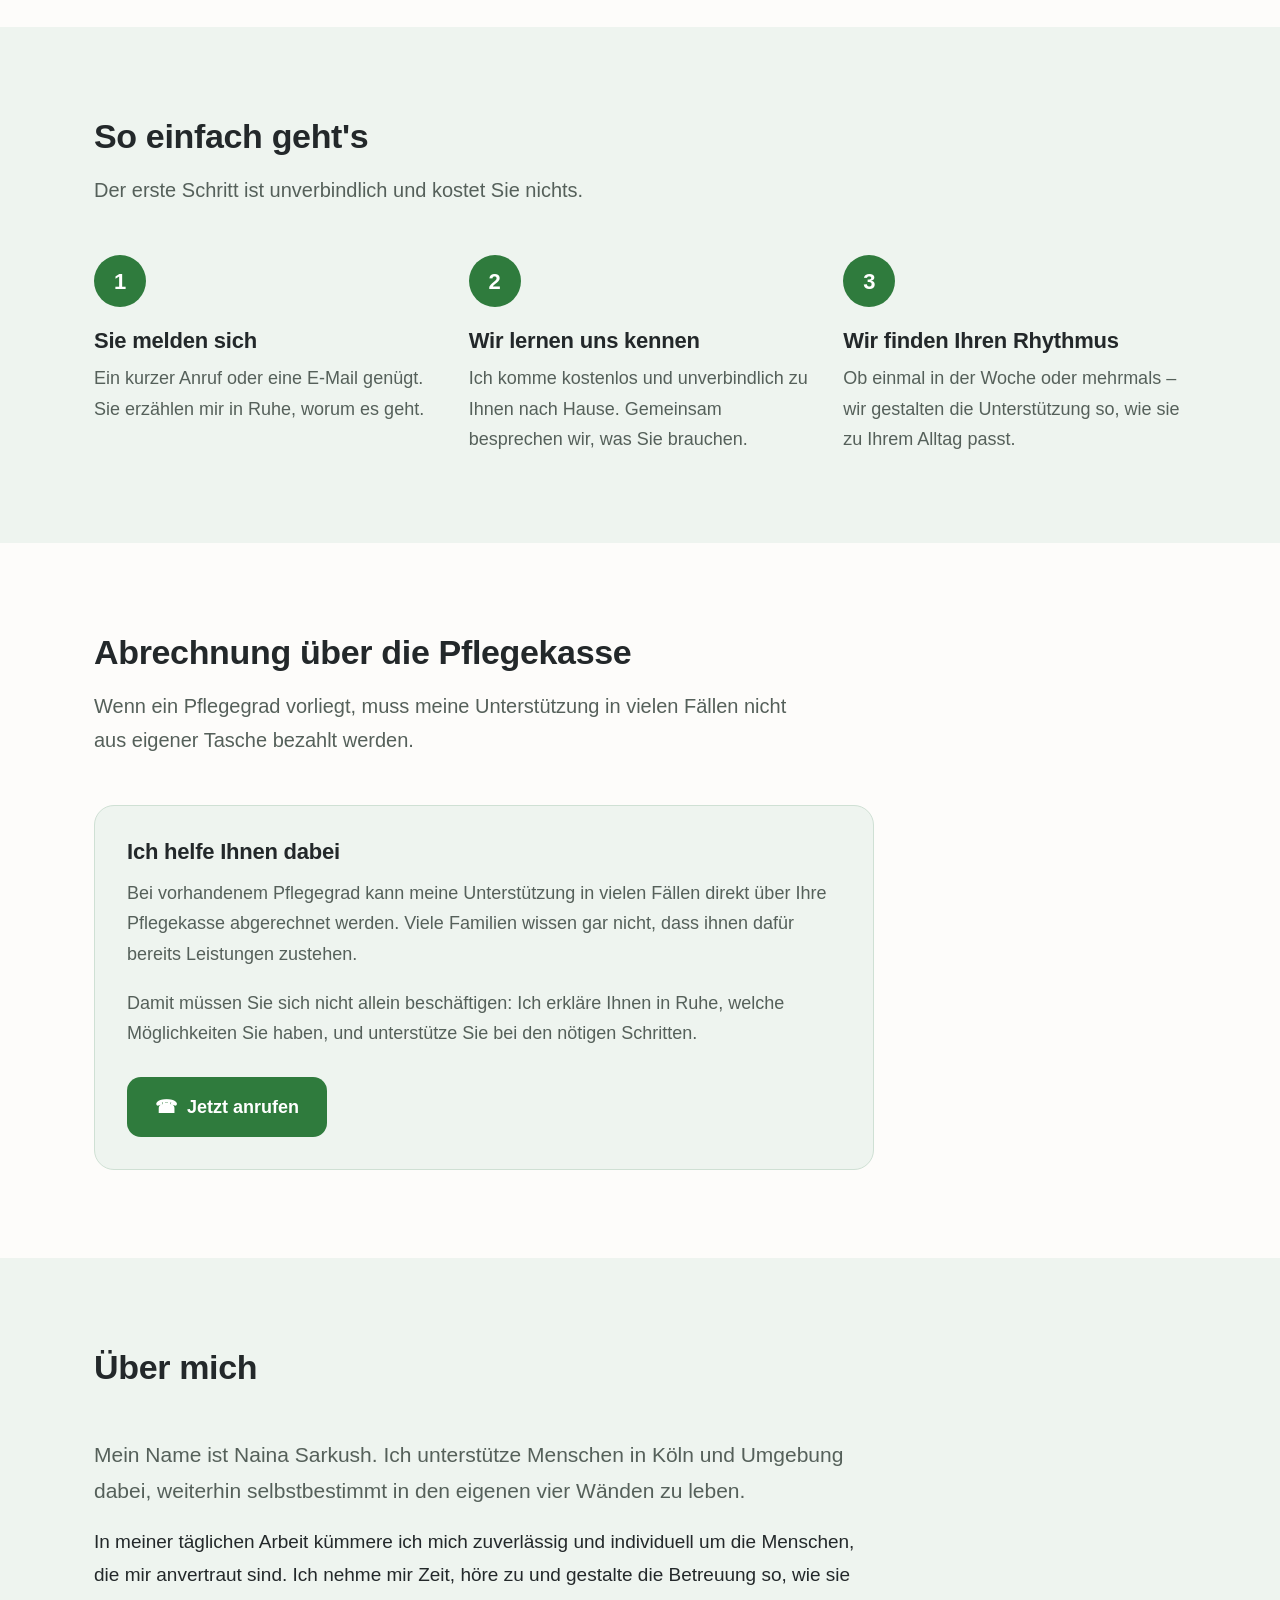
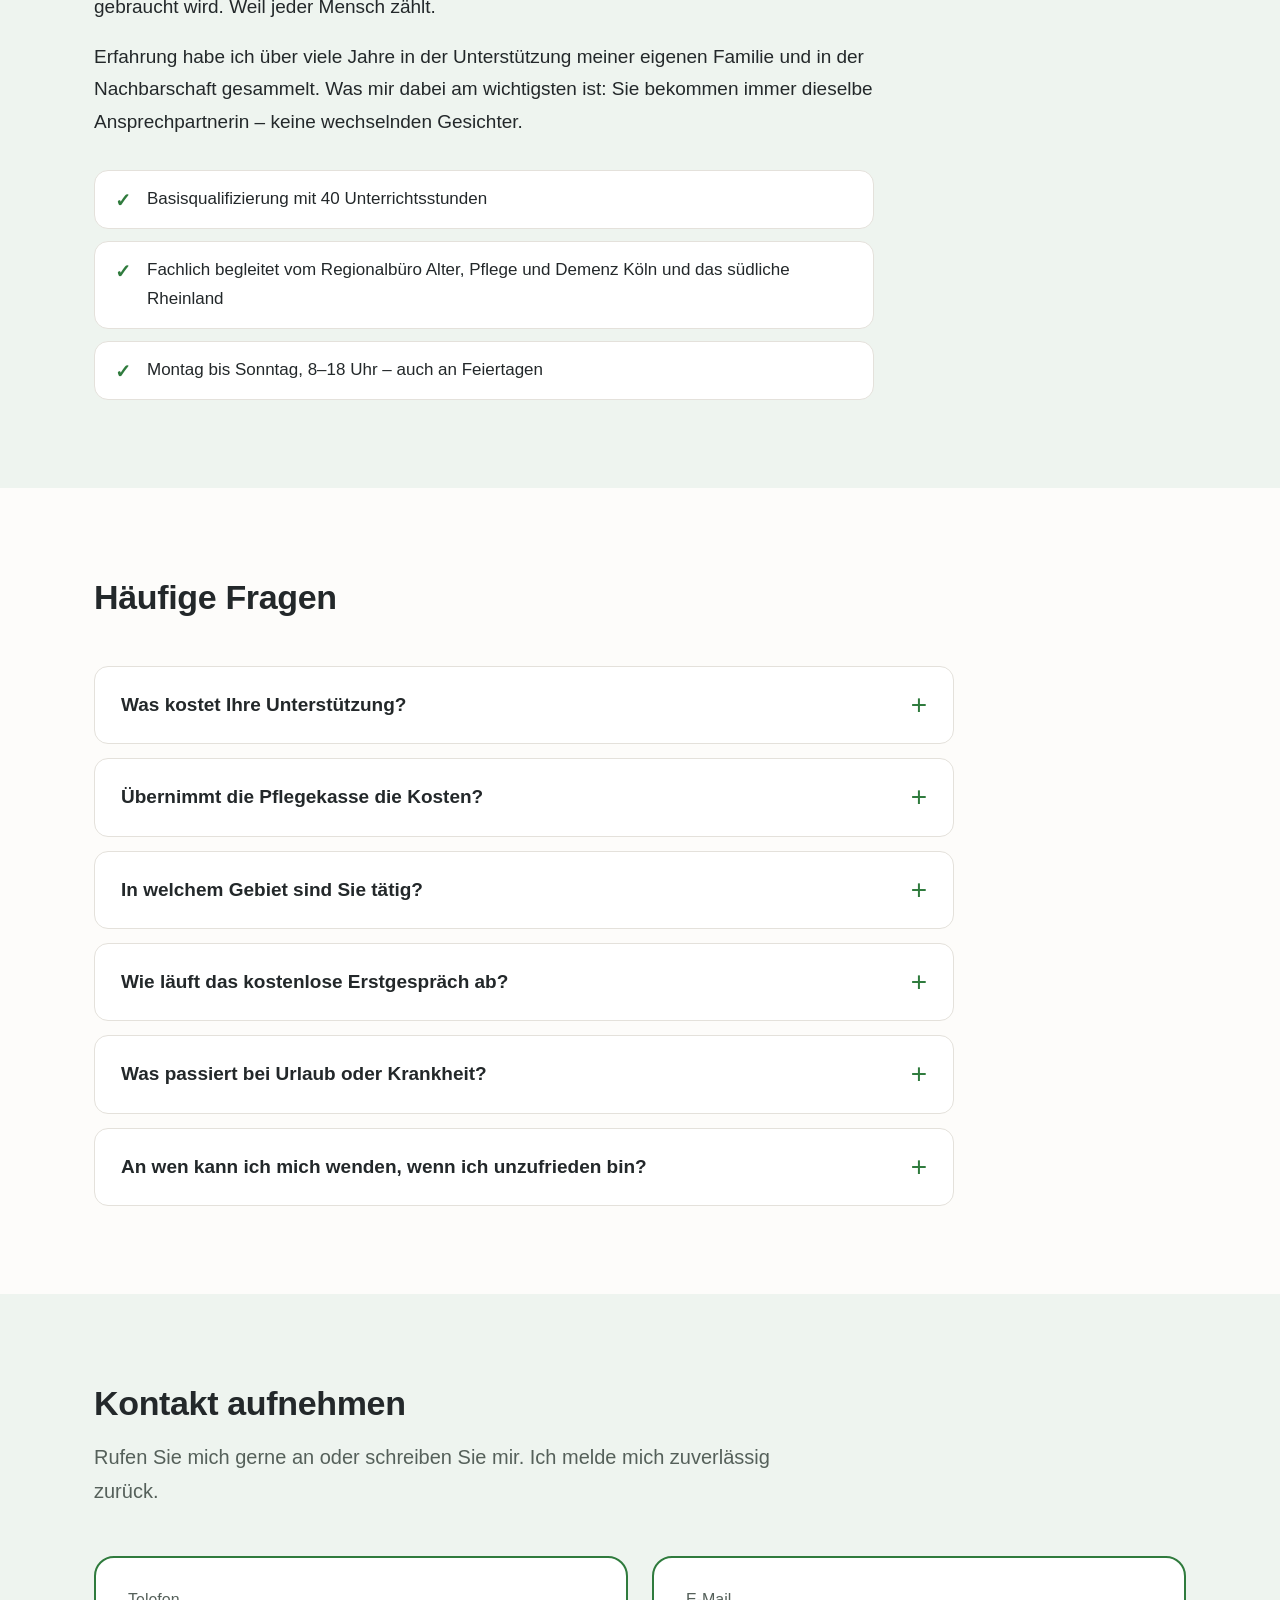
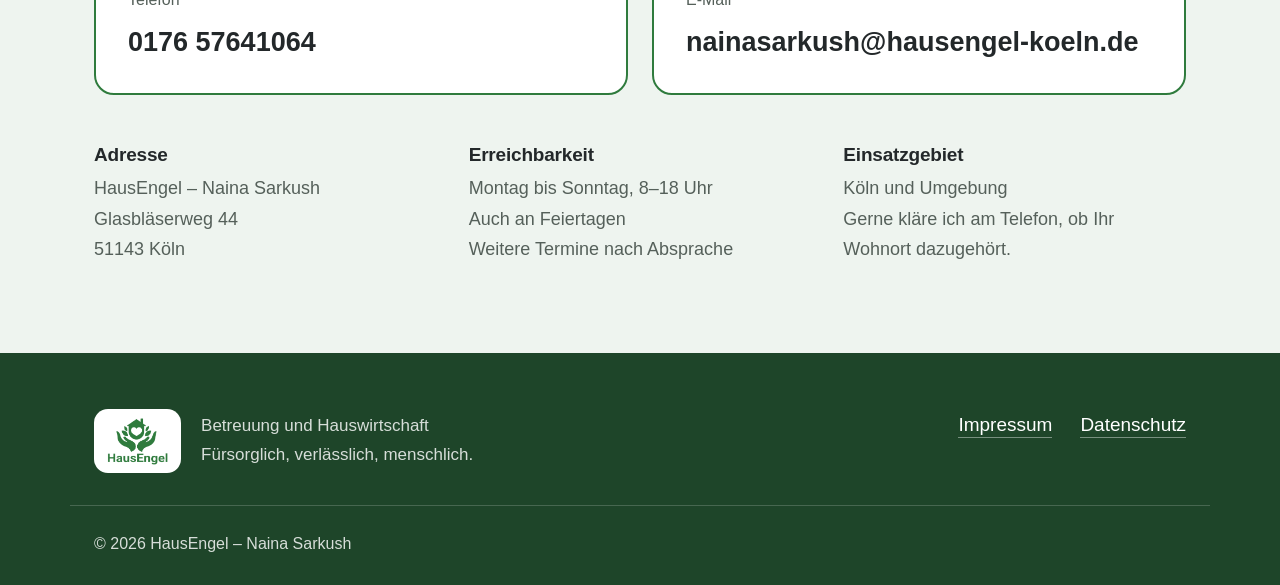
==== commit bdfbac98: "Bezeichnung des Regionalbüros an die offizielle Schreibweise angleichen Das Büro heißt "Regionalbüro" ====
--- a/index.html
+++ b/index.html
@@ -261,7 +261,7 @@
 
       <ul class="badges">
         <li class="badge">Basisqualifizierung mit 40 Unterrichtsstunden</li>
-        <li class="badge">Fachlich begleitet vom Regionalbüro Alter, Pflege und Demenz Köln</li>
+        <li class="badge">Fachlich begleitet vom Regionalbüro Alter, Pflege und Demenz Köln und das südliche Rheinland</li>
         <li class="badge">Montag bis Sonntag, 8–18 Uhr – auch an Feiertagen</li>
       </ul>
       </div>
@@ -339,7 +339,7 @@
               mir wichtig, und meist findet sich schnell eine Lösung. Sollte das
               einmal nicht gelingen, können Sie sich an die anerkennende Stelle
               der Stadt Köln wenden:
-              <a href="tel:+492212212781">0221 221-27812</a> oder
+              <a href="tel:+4922122127812">0221 221-27812</a> oder
               <a href="mailto:unterstuetzung-im-alltag@stadt-koeln.de">unterstuetzung-im-alltag@stadt-koeln.de</a>.
             </p>
           </div>
